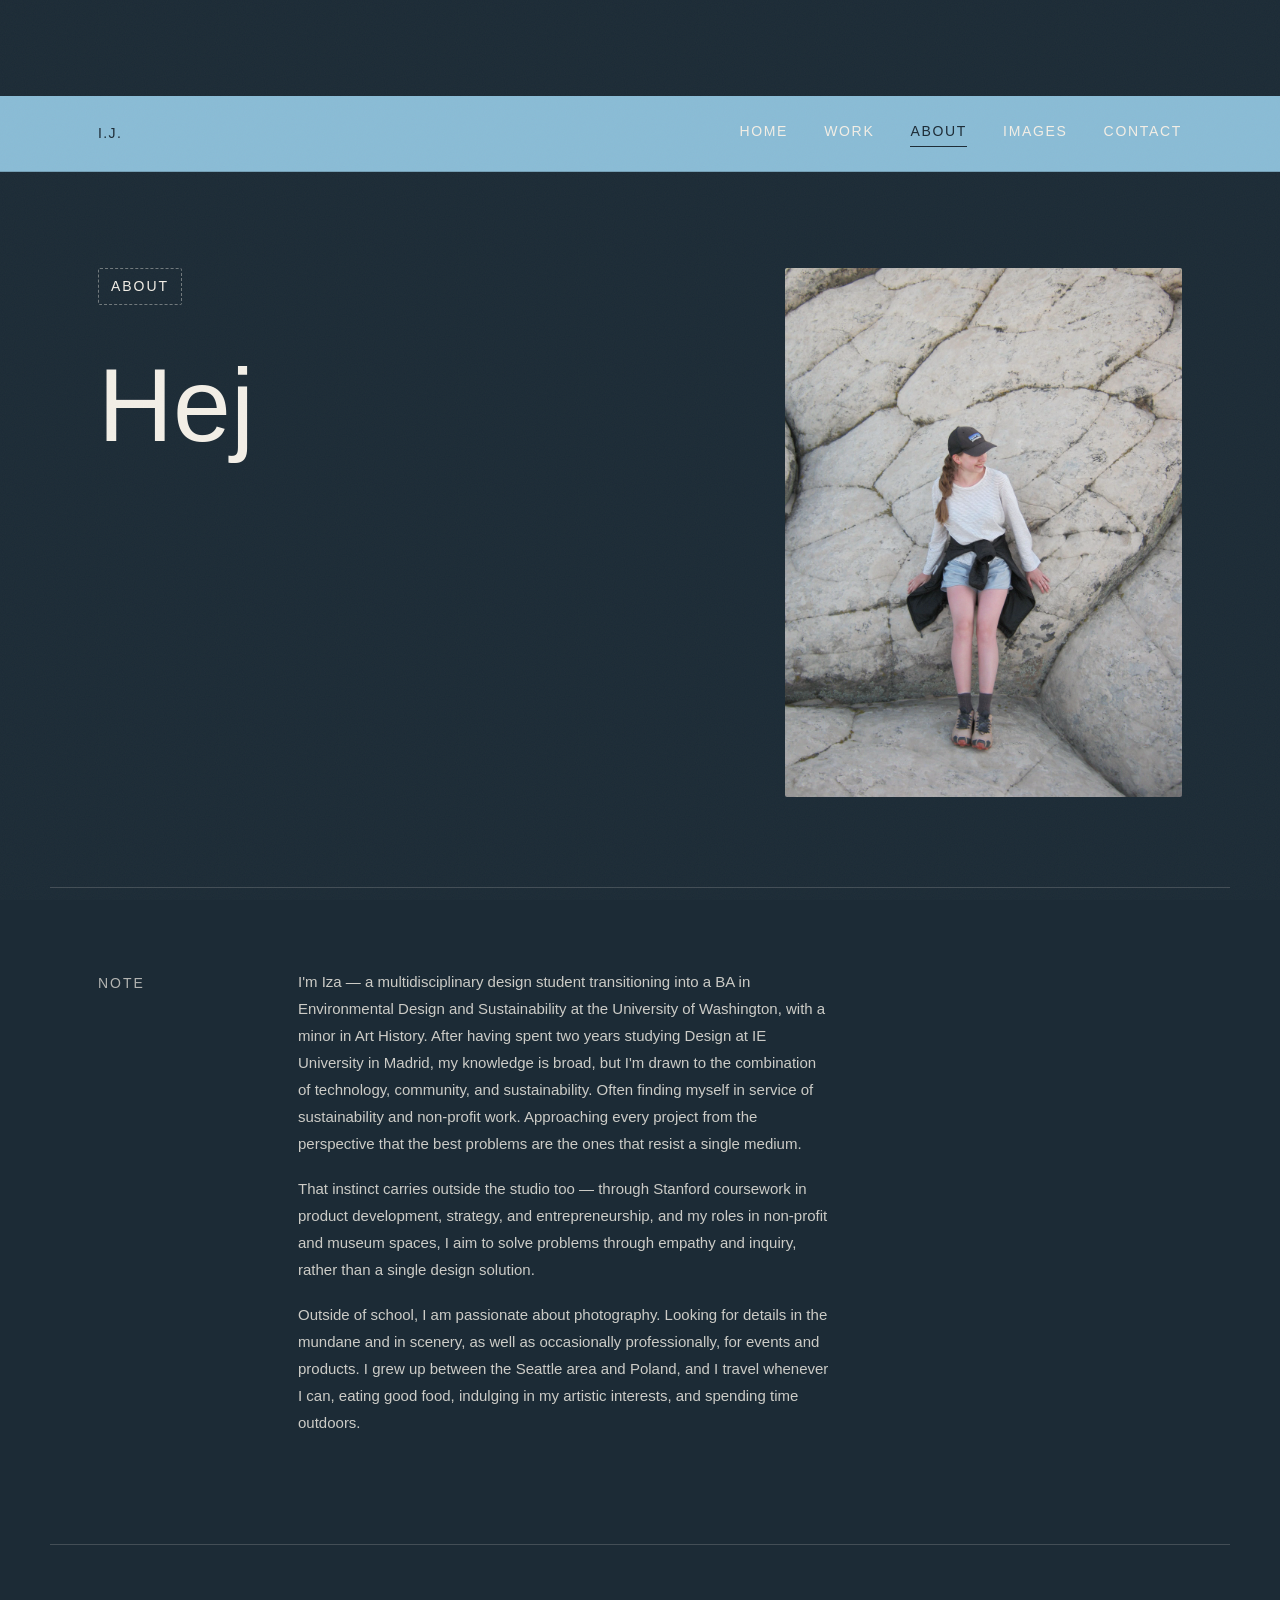
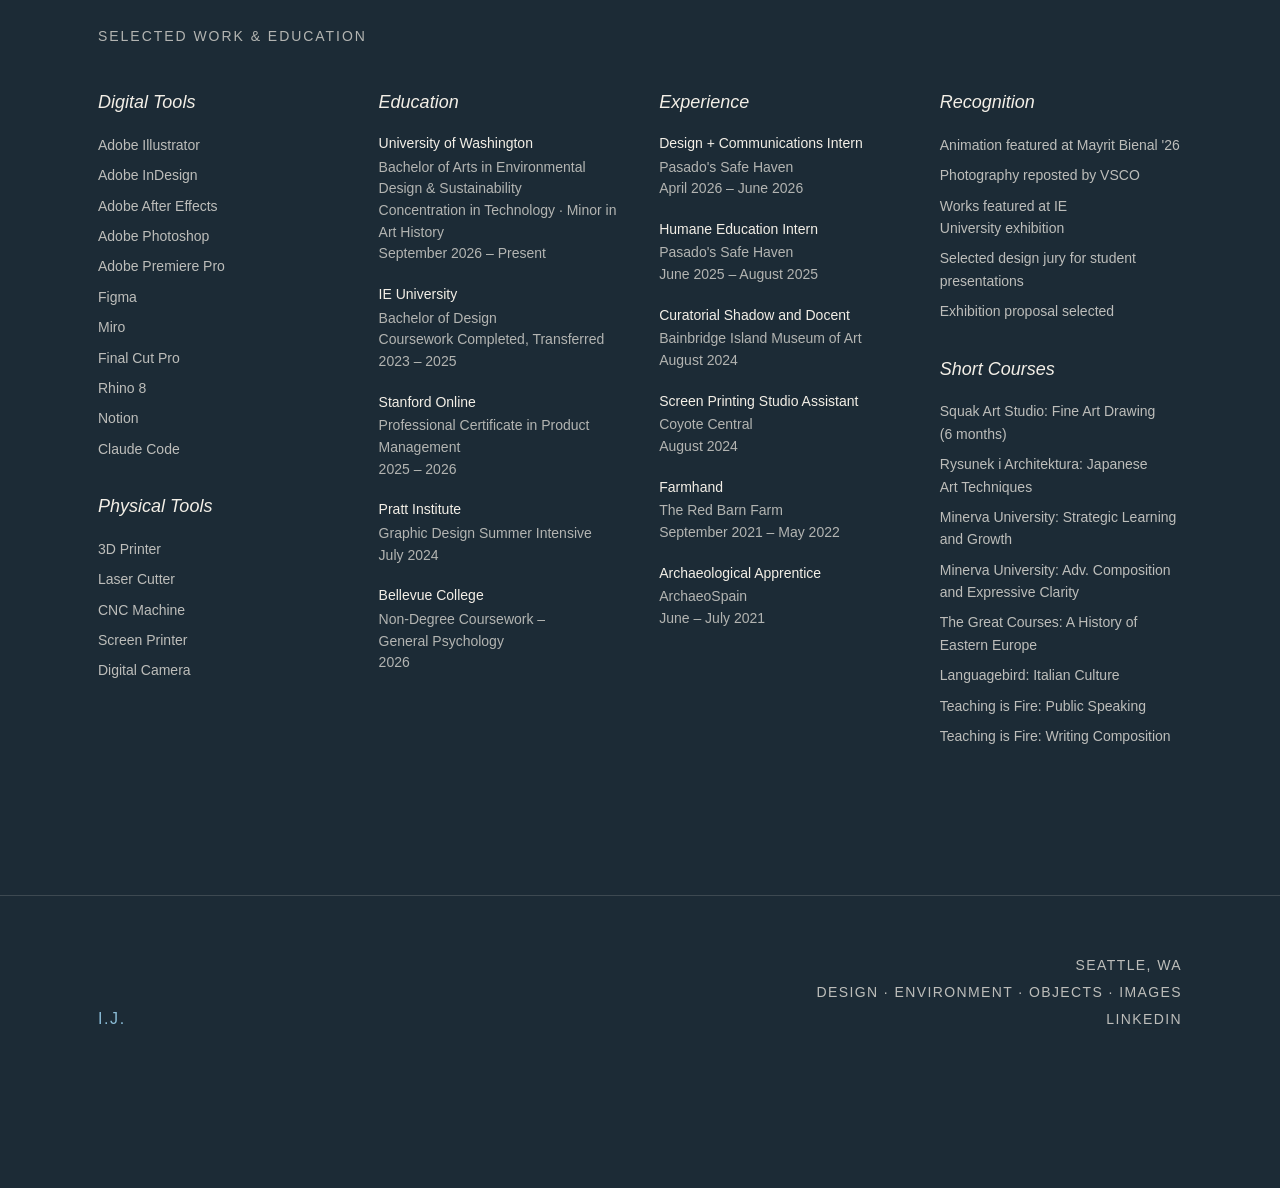
==== about.html @ 52b8bd45 "About page copy + nav colors, home Note section enlarged, blue hover states site-wide - Merged the f" ====
<!DOCTYPE html>
<html lang="en">
<head>
  <meta charset="UTF-8" />
  <meta name="viewport" content="width=device-width, initial-scale=1.0" />
  <title>About — Izabela Janczuk</title>
  <link rel="preconnect" href="https://fonts.googleapis.com" />
  <link rel="preconnect" href="https://fonts.gstatic.com" crossorigin />
  <link rel="icon" type="image/x-icon" href="favicon.ico" />
  <link rel="icon" type="image/png" sizes="32x32" href="favicon-32.png" />
  <link rel="apple-touch-icon" href="apple-touch-icon.png" />
  <link rel="stylesheet" href="styles.css" />
</head>
<body class="about-page">
<div class="grain"></div>

  <header class="site-header">
    <div class="wrap">
      <a class="logo" href="index.html">I.J.</a>
      <button class="menu-toggle" aria-label="Menu">☰</button>
      <nav class="nav">
        <a href="index.html">Home</a>
        <a href="projects.html">Work</a>
        <a href="about.html">About</a>
        <a href="gallery.html">Images</a>
        <a href="contact.html">Contact</a>
      </nav>
    </div>
  </header>

  <main class="about-page">

    <!-- Pull-quote + photo -->
    <section class="about-lead wrap">
      <div>
        <div class="tag">About</div>
        <p class="about-greeting">Hej</p>
      </div>
      <div class="about-photo">
        <img class="ph-img" src="images/about-me.jpg" alt="Izabela Janczuk" />
      </div>
    </section>

    <!-- Bio paragraphs -->
    <section class="about-bio wrap">
      <div class="about-bio-eyebrow">Note</div>
      <div class="about-bio-text">
        <p>I'm Iza — a multidisciplinary design student transitioning into a BA in Environmental Design and Sustainability at the University of Washington, with a minor in Art History. After having spent two years studying Design at IE University in Madrid, my knowledge is broad, but I'm drawn to the combination of technology, community, and sustainability. Often finding myself in service of sustainability and non-profit work. Approaching every project from the perspective that the best problems are the ones that resist a single medium.</p>
        <p>That instinct carries outside the studio too — through Stanford coursework in product development, strategy, and entrepreneurship, and my roles in non-profit and museum spaces, I aim to solve problems through empathy and inquiry, rather than a single design solution.</p>
        <p>Outside of school, I am passionate about photography. Looking for details in the mundane and in scenery, as well as occasionally professionally, for events and products. I grew up between the Seattle area and Poland, and I travel whenever I can, eating good food, indulging in my artistic interests, and spending time outdoors.</p>
      </div>
    </section>

    <!-- CV -->
    <section class="about-cv wrap">
      <div class="about-cv-label">Selected work &amp; education</div>

      <div class="cv-grid">

        <!-- column 1: Tools -->
        <div class="cv-col">
          <h3 class="cv-head">Digital Tools</h3>
          <ul>
            <li>Adobe Illustrator</li>
            <li>Adobe InDesign</li>
            <li>Adobe After Effects</li>
            <li>Adobe Photoshop</li>
            <li>Adobe Premiere Pro</li>
            <li>Figma</li>
            <li>Miro</li>
            <li>Final Cut Pro</li>
            <li>Rhino 8</li>
            <li>Notion</li>
            <li>Claude Code</li>
          </ul>
          <h3 class="cv-head">Physical Tools</h3>
          <ul>
            <li>3D Printer</li>
            <li>Laser Cutter</li>
            <li>CNC Machine</li>
            <li>Screen Printer</li>
            <li>Digital Camera</li>
          </ul>
        </div>

        <!-- column 2: Education -->
        <div class="cv-col">
          <h3 class="cv-head">Education</h3>
          <div class="cv-entry">
            <div class="t">University of Washington</div>
            <div class="s">Bachelor of Arts in Environmental Design &amp; Sustainability</div>
            <div class="s">Concentration in Technology · Minor in Art History</div>
            <div class="s">September 2026 – Present</div>
          </div>
          <div class="cv-entry">
            <div class="t">IE University</div>
            <div class="s">Bachelor of Design</div>
            <div class="s">Coursework Completed, Transferred</div>
            <div class="s">2023 – 2025</div>
          </div>
          <div class="cv-entry">
            <div class="t">Stanford Online</div>
            <div class="s">Professional Certificate in Product Management</div>
            <div class="s">2025 – 2026</div>
          </div>
          <div class="cv-entry">
            <div class="t">Pratt Institute</div>
            <div class="s">Graphic Design Summer Intensive</div>
            <div class="s">July 2024</div>
          </div>
          <div class="cv-entry">
            <div class="t">Bellevue College</div>
            <div class="s">Non-Degree Coursework – General Psychology</div>
            <div class="s">2026</div>
          </div>
        </div>

        <!-- column 3: Experience -->
        <div class="cv-col">
          <h3 class="cv-head">Experience</h3>
          <div class="cv-entry">
            <div class="t">Design + Communications Intern</div>
            <div class="s">Pasado's Safe Haven</div>
            <div class="s">April 2026 – June 2026</div>
          </div>
          <div class="cv-entry">
            <div class="t">Humane Education Intern</div>
            <div class="s">Pasado's Safe Haven</div>
            <div class="s">June 2025 – August 2025</div>
          </div>
          <div class="cv-entry">
            <div class="t">Curatorial Shadow and Docent</div>
            <div class="s">Bainbridge Island Museum of Art</div>
            <div class="s">August 2024</div>
          </div>
          <div class="cv-entry">
            <div class="t">Screen Printing Studio Assistant</div>
            <div class="s">Coyote Central</div>
            <div class="s">August 2024</div>
          </div>
          <div class="cv-entry">
            <div class="t">Farmhand</div>
            <div class="s">The Red Barn Farm</div>
            <div class="s">September 2021 – May 2022</div>
          </div>
          <div class="cv-entry">
            <div class="t">Archaeological Apprentice</div>
            <div class="s">ArchaeoSpain</div>
            <div class="s">June – July 2021</div>
          </div>
        </div>

        <!-- column 4: Recognition + Short Courses -->
        <div class="cv-col">
          <h3 class="cv-head">Recognition</h3>
          <ul>
            <li>Animation featured at Mayrit Bienal '26</li>
            <li>Photography reposted by VSCO</li>
            <li>Works featured at IE University exhibition</li>
            <li>Selected design jury for student presentations</li>
            <li>Exhibition proposal selected</li>
          </ul>
          <h3 class="cv-head">Short Courses</h3>
          <ul>
            <li>Squak Art Studio: Fine Art Drawing (6 months)</li>
            <li>Rysunek i Architektura: Japanese Art Techniques</li>
            <li>Minerva University: Strategic Learning and Growth</li>
            <li>Minerva University: Adv. Composition and Expressive Clarity</li>
            <li>The Great Courses: A History of Eastern Europe</li>
            <li>Languagebird: Italian Culture</li>
            <li>Teaching is Fire: Public Speaking</li>
            <li>Teaching is Fire: Writing Composition</li>
          </ul>
        </div>

      </div>
    </section>

  </main>

  <footer class="site-footer">
    <div class="wrap">
      <span class="footer-wordmark">I.J.</span>
      <div class="footer-meta">
        Seattle, WA<br>
        Design · Environment · Objects · Images<br>
        <a href="https://www.linkedin.com/in/izabela-janczuk/" target="_blank" rel="noopener">LinkedIn</a>
      </div>
    </div>
  </footer>

  <script src="content.js"></script>
  <script src="script.js"></script>
</body>
</html>
---- styles.css ----
/* ============================================================
   styles.css — Izabela Janczuk Portfolio
   Only two typefaces, site-wide:
     --sans  = Helvetica — main page titles + all body/UI text
     --serif = Fraunces  — subtitles (the "fancier" face, also the I.J. mark)

   Editorial palette: warm ivory/parchment base, dusty rose as the
   through-line accent, with pale blue, denim, forest, and oxblood used
   sparingly as single-moment interruptions — never backgrounds applied
   everywhere at once.
   ============================================================ */

:root {
  --bone: #f4efe6;
  --paper: #eee7da;
  --chalk: #f3efe7;      /* warm paper — primary editorial bg */
  --parchment: #ece3d3;  /* soft paper, one shade warmer than --paper */
  --pale-blue: #d9e3e5;  /* washed blue — quiet section wash */
  --denim: #a9bfc4;      /* faded blue accent */
  --forest: #657568;     /* muted forest green */
  --oxblood: #7a2e28;    /* brick — rules & marks only, never a fill */
  --ink: #252421;        /* soft black, not pure black */
  --ink-soft: #5a5248;
  --rose: #c99391;       /* dusty red */
  --rose-deep: #a9726d;
  --terracotta: #b06a45;
  --moss: #767a5c;
  --moss-deep: #64684a; /* darker moss for text on light backgrounds — 5.1:1 contrast on --bone */
  --stone: #d8cfbf;
  --line: rgba(37,36,33,0.16);
  --accent-blue: #8abcd6; /* the I.J. mark, site-wide */
  --ink-blue: #1c2b36;    /* dark blue ground for the About page */

  /* Single sans-serif face, site-wide — hierarchy comes from size,
     weight, and italics only. --serif is kept as an alias so existing
     rules that reach for it (bold/italic titles, etc.) still work. */
  --serif: 'Helvetica Neue', Helvetica, Arial, sans-serif;
  --sans: 'Helvetica Neue', Helvetica, Arial, sans-serif;

  --maxw: 1180px;
  --pad: clamp(24px, 4vw, 48px);
}

*, *::before, *::after { box-sizing: border-box; }
* { margin: 0; padding: 0; }
html { scroll-behavior: smooth; overflow-x: hidden; }

body {
  background:
    radial-gradient(1200px 600px at 10% -10%, rgba(199,154,148,0.09), transparent 60%),
    radial-gradient(900px 500px at 100% 0%, rgba(124,142,160,0.07), transparent 55%),
    var(--chalk);
  color: var(--ink);
  font-family: var(--sans);
  font-size: 16px;
  line-height: 1.65;
  -webkit-font-smoothing: antialiased;
  overflow-x: hidden;
}

img { max-width: 100%; display: block; }
a { color: inherit; text-decoration: none; }
button { font-family: inherit; cursor: pointer; }
ul, ol { list-style: none; }

.dogear { display: none; }

/* ============================================================
   EDITORIAL PRIMITIVES — small composable pieces used to build a
   different layout per section, instead of one repeated card
   ============================================================ */

.eyebrow {
  display: block; font-family: var(--sans); font-size: 12px;
  letter-spacing: 0.16em; text-transform: uppercase; color: var(--ink-soft);
}

.rule { height: 1px; background: var(--line); border: none; }
.rule--short { width: 48px; }
.rule--denim { background: var(--denim); opacity: 0.55; }

.cap-num {
  font-family: var(--sans); font-size: 14px; font-style: italic;
  color: var(--ink-soft);
}
.cap-num em {
  font-style: italic; font-weight: 400; color: var(--ink-soft);
  margin-right: 6px;
}

/* wash — a full-bleed section tint, used sparingly for one moment at a time */
.wash-blue { background: var(--pale-blue); }
.wash-parchment { background: var(--parchment); }

/* Grain overlay */
.grain {
  position: fixed; inset: 0; pointer-events: none; opacity: 0.035; z-index: 50;
  background-image: url("data:image/svg+xml,%3Csvg xmlns='http://www.w3.org/2000/svg' width='120' height='120'%3E%3Cfilter id='n'%3E%3CfeTurbulence type='fractalNoise' baseFrequency='0.9' numOctaves='2' stitchTiles='stitch'/%3E%3C/filter%3E%3Crect width='100%25' height='100%25' filter='url(%23n)'/%3E%3C/svg%3E");
}

.wrap {
  width: 100%;
  max-width: var(--maxw);
  margin: 0 auto;
  padding: 0 var(--pad);
}

/* Tag component */
.tag {
  display: inline-flex; align-items: center; gap: 8px;
  font-family: var(--sans);
  font-size: 14px; letter-spacing: 0.14em; text-transform: uppercase;
  color: var(--ink-soft); border: 1px dashed var(--line);
  padding: 6px 12px; border-radius: 2px; margin-bottom: 28px;
}

/* ============================================================
   NAVIGATION
   ============================================================ */

.site-header {
  position: sticky; top: 0; z-index: 30;
  background: rgba(244,239,230,0.94);
  backdrop-filter: blur(10px);
  -webkit-backdrop-filter: blur(10px);
  border-bottom: 1px solid var(--line);
}

.site-header .wrap {
  display: flex; align-items: center; justify-content: space-between;
  padding-top: 24px; padding-bottom: 24px;
}

.logo {
  font-family: var(--sans); font-weight: 500; font-size: 14px;
  letter-spacing: 0.1em; color: var(--accent-blue);
}

.nav {
  display: flex; gap: 36px;
  font-size: 14px; letter-spacing: 0.12em; text-transform: uppercase;
  color: var(--ink-soft);
}
.nav a {
  border-bottom: 1px solid transparent; padding-bottom: 3px;
  transition: color 0.2s, border-color 0.2s;
}
.nav a:hover, .nav a.active { color: var(--ink); border-color: var(--accent-blue); }

.menu-toggle {
  display: none; background: none; border: none;
  color: var(--ink); font-size: 1.5rem; line-height: 1; padding: 4px;
}

/* Home page: header floats transparent over the full-bleed hero photo
   until the visitor scrolls past it, then it picks up the same solid
   bar every other page always has */
body.home-page .site-header {
  position: fixed; top: 0; left: 0; right: 0; z-index: 50;
  background: transparent; backdrop-filter: none; -webkit-backdrop-filter: none;
  border-bottom-color: transparent;
  transition: background 0.3s, border-color 0.3s, backdrop-filter 0.3s;
}
body.home-page main { padding-top: 0; }
body.home-page .site-header .logo {
  text-shadow: 0 1px 6px rgba(0,0,0,0.35);
  transition: color 0.3s;
}
body.home-page .site-header .nav a,
body.home-page .site-header .menu-toggle {
  color: #fff; text-shadow: 0 1px 6px rgba(0,0,0,0.35);
  transition: color 0.3s;
}
body.home-page .site-header .nav a:hover,
body.home-page .site-header .nav a.active { border-color: #fff; }
body.home-page .site-header.scrolled {
  background: rgba(244,239,230,0.94);
  backdrop-filter: blur(10px); -webkit-backdrop-filter: blur(10px);
  border-bottom-color: var(--line);
}
body.home-page .site-header.scrolled .logo { text-shadow: none; }
body.home-page .site-header.scrolled .nav a,
body.home-page .site-header.scrolled .menu-toggle { color: var(--ink-soft); text-shadow: none; }
body.home-page .site-header.scrolled .nav a:hover,
body.home-page .site-header.scrolled .nav a.active { color: var(--ink); border-color: var(--accent-blue); }

/* ============================================================
   FOOTER
   ============================================================ */

.site-footer { border-top: 1px solid var(--line); margin-top: 40px; }

.site-footer .wrap {
  display: flex; justify-content: space-between; align-items: flex-end;
  padding-top: 56px; padding-bottom: 56px;
}

.footer-wordmark {
  font-family: var(--sans); font-weight: 500; font-size: 16px;
  letter-spacing: 0.1em; color: var(--accent-blue);
}

.footer-meta {
  font-size: 14px; letter-spacing: 0.1em; text-transform: uppercase;
  color: var(--ink-soft); text-align: right; line-height: 1.9;
}
.footer-meta a {
  border-bottom: 1px solid var(--line); padding-bottom: 1px; transition: border-color 0.2s;
}
.footer-meta a:hover { border-color: var(--rose-deep); }

/* ============================================================
   HOME PAGE — EDITORIAL OPENING SPREAD
   One full-bleed photograph stretched across the entire page width,
   with the name scrolling over it in a slow right-to-left marquee.
   ============================================================ */

.hero {
  position: relative; overflow: hidden;
  height: 100vh; height: 100dvh; min-height: 560px;
}

.hero-fig {
  position: absolute; inset: 0; width: 100%; height: 100%;
  overflow: hidden; margin: 0; background: var(--parchment);
}
.hero-fig img { width: 100%; height: 100%; object-fit: cover; display: block; }
.hero-fig::after {
  content: ""; position: absolute; inset: 0;
  background: linear-gradient(180deg, rgba(37,36,33,0.12) 0%, rgba(37,36,33,0.22) 50%, rgba(37,36,33,0.32) 100%);
}

.hero-overlay {
  position: absolute; inset: 0; z-index: 2;
  display: flex; flex-direction: column; align-items: center; justify-content: center;
}
.hero-label {
  position: absolute; left: var(--pad); bottom: clamp(24px, 5vh, 48px); z-index: 2;
  font-family: var(--sans); font-size: 15px; letter-spacing: 0.16em;
  text-transform: uppercase; color: #fff;
}

.marquee { width: 100%; overflow: hidden; white-space: nowrap; }
.marquee-track {
  display: inline-flex; width: max-content;
  animation: marquee-scroll 7s linear infinite;
  will-change: transform;
}
.marquee-track span {
  font-family: var(--sans); font-weight: 400; text-transform: uppercase;
  font-size: clamp(3.4rem, 11.5vw, 8.5rem); line-height: 1;
  letter-spacing: 0.02em; color: #8abcd6;
  padding-right: clamp(48px, 6vw, 100px);
}
@keyframes marquee-scroll {
  from { transform: translateX(0); }
  to { transform: translateX(-50%); }
}
@media (prefers-reduced-motion: reduce) {
  .marquee-track { animation: none; }
}

/* Drag a new photo onto the hero image to preview a replacement */
.drop-hint {
  position: absolute; bottom: 16px; right: 16px; z-index: 3;
  font-family: var(--sans); font-size: 0.72rem; letter-spacing: 0.06em;
  color: rgba(243,239,231,0.9); background: rgba(37,36,33,0.55);
  padding: 4px 10px; border-radius: 1px;
  pointer-events: none; opacity: 0; transition: opacity 0.3s; white-space: nowrap;
}
.hero-fig.dragover .drop-hint { opacity: 1; }
.hero-fig.dragover img { filter: brightness(0.6); }
.hero-fig.dragover::before {
  content: ""; position: absolute; inset: 8px; z-index: 3;
  border: 1px dashed rgba(243,239,231,0.7); pointer-events: none;
}

/* ============================================================
   HOME PAGE — WORK SECTION (bone background, below the cover)
   ============================================================ */

.intro {
  padding: 100px var(--pad) 100px;
  max-width: var(--maxw); margin: 0 auto;
  display: grid; grid-template-columns: 160px 1fr; gap: 40px;
  align-items: center;
}
.intro-eyebrow {
  font-size: 14px; letter-spacing: 0.14em; text-transform: uppercase;
  color: var(--ink-soft);
}
.intro-text {
  font-family: var(--sans); font-weight: 400;
  font-size: 18px; line-height: 1.6; max-width: 640px;
  color: var(--ink-soft);
}
.intro-text em { color: var(--ink); font-style: italic; }
.intro-text strong { font-weight: 600; }

.section-head {
  padding: 40px var(--pad) 40px;
  max-width: var(--maxw); margin: 0 auto;
  display: flex; justify-content: space-between; align-items: baseline;
}
.section-title {
  font-family: var(--sans); font-weight: 400; font-size: 14px;
  letter-spacing: 0.14em; text-transform: uppercase; color: var(--ink-soft);
}
.section-count { font-size: 14px; letter-spacing: 0.12em; color: var(--ink-soft); text-transform: uppercase; }

.work {
  max-width: var(--maxw); margin: 0 auto;
  padding: 0 var(--pad) 100px;
}

/* ---- alternating entries, each visual a pulsing circular aura
   rather than a photograph ---- */
.entry {
  display: grid; grid-template-columns: 0.85fr 1fr; gap: 56px; align-items: center;
  padding: 64px 0;
}
.entry:nth-child(even) { grid-template-columns: 1fr 0.85fr; }
.entry:nth-child(even) .entry-visual { order: 2; }
.entry:nth-child(even) .entry-copy { order: 1; }

.entry-visual { display: flex; justify-content: center; }
.aura {
  width: clamp(220px, 26vw, 360px); aspect-ratio: 1/1; border-radius: 50%;
  filter: blur(10px);
  animation: aura-pulse 3s ease-in-out infinite;
  transition: transform 0.5s cubic-bezier(0.16,1,0.3,1);
}
.entry:hover .aura { transform: scale(1.04); }
.aura-a { background: radial-gradient(circle at 36% 32%, #ddc9a3 0%, var(--moss) 42%, transparent 72%); }
.aura-b { background: radial-gradient(circle at 36% 32%, var(--rose) 0%, var(--terracotta) 42%, transparent 72%); }
.aura-c { background: radial-gradient(circle at 36% 32%, var(--stone) 0%, var(--rose-deep) 42%, transparent 72%); }
@keyframes aura-pulse {
  0%, 100% { transform: scale(1); opacity: 0.62; }
  50% { transform: scale(1.06); opacity: 0.88; }
}
@media (prefers-reduced-motion: reduce) {
  .aura { animation: none; }
}

.entry-copy { max-width: 460px; }
.entry-title {
  font-family: var(--sans); font-weight: 700; font-style: normal;
  font-size: 20px; line-height: 1.25; margin: 8px 0 10px; color: var(--ink);
}
.entry-desc {
  font-family: var(--sans); font-weight: 400; font-style: normal;
  font-size: 14px; line-height: 1.75; color: var(--ink-soft);
}
.entry-view {
  display: inline-block; margin-top: 20px;
  font-size: 14px; letter-spacing: 0.1em; text-transform: uppercase;
  border-bottom: 1px solid var(--ink); padding-bottom: 2px; transition: opacity 0.2s;
}
.entry:hover .entry-view { opacity: 0.55; }

/* Scroll reveal — one shared easing/timing across the page so content
   settles in rather than snapping into place */
.reveal {
  opacity: 0; transform: translateY(18px);
  transition: opacity 0.8s cubic-bezier(0.16,1,0.3,1), transform 0.8s cubic-bezier(0.16,1,0.3,1);
}
.reveal.is-visible { opacity: 1; transform: translateY(0); }
@media (prefers-reduced-motion: reduce) {
  .reveal { opacity: 1; transform: none; transition: none; }
}

/* ============================================================
   ABOUT PAGE — inverted: dark ground, bone/white text
   ============================================================ */

body.about-page { background: var(--ink-blue); }
body.about-page .site-footer {
  background: var(--ink-blue);
  backdrop-filter: none; -webkit-backdrop-filter: none;
  border-color: rgba(243,239,231,0.15);
}
/* The menu bar itself flips to the light accent blue on this page,
   with bone text and the I.J. mark in dark blue for contrast */
body.about-page .site-header {
  background: var(--accent-blue);
  backdrop-filter: none; -webkit-backdrop-filter: none;
  border-color: rgba(28,43,54,0.2);
}
body.about-page .site-header .logo { color: var(--ink-blue); }
body.about-page .nav a { color: var(--bone); }
body.about-page .nav a:hover,
body.about-page .nav a.active { color: var(--ink-blue); border-color: var(--ink-blue); }
body.about-page .menu-toggle { color: var(--bone); }
body.about-page .footer-meta { color: rgba(243,239,231,0.75); }
body.about-page .footer-meta a:hover { border-color: var(--accent-blue); }

body.about-page .tag { color: var(--chalk); border-color: rgba(243,239,231,0.4); }
body.about-page .about-greeting { color: var(--chalk); }
body.about-page .about-bio-eyebrow,
body.about-page .about-cv-label { color: rgba(243,239,231,0.7); }
body.about-page .about-bio-text p { color: rgba(243,239,231,0.82); }
body.about-page .about-bio,
body.about-page .about-cv { border-top-color: rgba(243,239,231,0.18); }
body.about-page .cv-head { color: var(--chalk); }
body.about-page .cv-col ul li { color: rgba(243,239,231,0.75); }
body.about-page .cv-entry .t { color: var(--chalk); }
body.about-page .cv-entry .s { color: rgba(243,239,231,0.7); }

.about-page {
  padding-top: clamp(56px, 8vw, 96px);
  padding-bottom: clamp(60px, 9vw, 100px);
}

.about-lead {
  display: grid; grid-template-columns: 1fr 0.65fr;
  gap: clamp(40px, 6vw, 80px); align-items: start;
  margin-bottom: clamp(56px, 8vw, 90px);
}

.about-greeting {
  font-family: var(--sans); font-weight: 300;
  font-size: clamp(3.5rem, 9vw, 6.5rem); line-height: 1;
  margin-top: 20px; color: var(--ink);
}

.about-photo img {
  width: 100%; border-radius: 2px;
  filter: sepia(0.06) brightness(0.97) contrast(1.03);
}

.about-bio {
  display: grid; grid-template-columns: 160px 1fr; gap: 40px;
  border-top: 1px solid var(--line);
  padding-top: clamp(48px, 7vw, 80px);
  margin-bottom: clamp(56px, 8vw, 90px);
}
.about-bio-eyebrow {
  font-size: 14px; letter-spacing: 0.14em; text-transform: uppercase;
  color: var(--ink-soft); padding-top: 4px;
}
.about-bio-text p {
  font-size: 15px; line-height: 1.8; color: var(--ink-soft);
  max-width: 64ch; margin-bottom: 18px;
}

.about-cv { border-top: 1px solid var(--line); padding-top: clamp(48px, 7vw, 80px); }
.about-cv-label {
  font-size: 14px; letter-spacing: 0.14em; text-transform: uppercase;
  color: var(--ink-soft); margin-bottom: 40px;
}

.cv-grid {
  display: grid; grid-template-columns: repeat(4, 1fr);
  gap: clamp(24px, 3vw, 48px);
}

.cv-head {
  font-family: var(--sans); font-style: italic; font-size: 18px; font-weight: 400;
  color: var(--ink); margin-bottom: 16px; margin-top: 32px;
  text-wrap: pretty;
}
.cv-col > .cv-head:first-child { margin-top: 0; }

.cv-col ul li {
  font-size: 14px; color: var(--ink-soft); line-height: 1.6; margin-bottom: 8px;
  text-wrap: pretty;
}

.cv-entry { margin-bottom: 20px; }
.cv-entry .t { font-size: 14px; color: var(--ink); font-weight: 500; line-height: 1.4; margin-bottom: 3px; text-wrap: pretty; }
.cv-entry .s { font-size: 14px; color: var(--ink-soft); line-height: 1.55; text-wrap: pretty; }

/* ============================================================
   PROJECTS PAGE
   ============================================================ */

.projects-page {
  padding-top: clamp(56px, 8vw, 96px);
  padding-bottom: clamp(60px, 9vw, 100px);
}

.page-head {
  border-top: 1px solid var(--line); padding-top: 56px; margin-bottom: 48px;
}

.page-display {
  font-family: var(--sans); font-weight: 300;
  font-size: clamp(2rem, 4.5vw, 3.2rem); line-height: 1.05;
  letter-spacing: -0.01em; margin-bottom: 16px;
  color: var(--ink);
}

.page-lead {
  font-size: 15px; color: var(--ink-soft); line-height: 1.7;
}

.projects-grid {
  display: grid; grid-template-columns: repeat(auto-fill, minmax(300px, 1fr));
  gap: 20px; margin-top: 48px;
}

/* Project cards: gradient thumbnails matching home entry visuals */
.project-card { position: relative; display: block; overflow: hidden; border-radius: 2px; }
.project-card .thumb { aspect-ratio: 4/3; overflow: hidden; }
.project-card .thumb img { display: none; }

.project-card:nth-child(1) .thumb { background: linear-gradient(160deg, #c9b9a3, var(--moss)); }
.project-card:nth-child(2) .thumb { background: linear-gradient(160deg, var(--rose), var(--terracotta)); }
.project-card:nth-child(3) .thumb { background: linear-gradient(160deg, var(--stone), var(--rose-deep)); }

.project-overlay {
  position: absolute; inset: 0;
  display: flex; align-items: flex-end; justify-content: flex-start;
  padding: 20px 24px;
  background: linear-gradient(to top, rgba(43,38,33,0.5) 0%, transparent 65%);
  font-family: var(--serif); font-size: clamp(1.3rem, 2.5vw, 1.9rem);
  font-weight: 400; font-style: italic; color: rgba(255,255,255,0.95);
  text-align: left;
  opacity: 1;
  transition: background 0.3s;
}
.project-card:hover .project-overlay {
  background: linear-gradient(to top, rgba(43,38,33,0.65) 0%, transparent 65%);
}

/* ============================================================
   CASE STUDY PAGES (ecobite + segostop)
   ============================================================ */

.cs-hero {
  padding: clamp(60px, 9vw, 110px) 0 clamp(40px, 6vw, 72px);
  border-bottom: 1px solid var(--line);
}
.cs-hero .wrap {
  display: grid; grid-template-columns: 1fr 1fr;
  gap: clamp(40px, 6vw, 80px); align-items: center;
}

.cs-title {
  font-family: var(--serif); font-weight: 500;
  font-size: clamp(2.6rem, 5.5vw, 4.2rem);
  line-height: 1.0; letter-spacing: -0.02em; margin-bottom: 16px;
}
.cs-meta {
  font-size: 14px; letter-spacing: 0.12em; text-transform: uppercase;
  color: var(--ink-soft); margin-bottom: 20px;
}
.cs-desc {
  font-size: 15px; line-height: 1.75; color: var(--ink-soft);
  max-width: 52ch; margin-bottom: 12px;
}
.cs-collab { font-size: 14px; color: var(--ink-soft); opacity: 0.65; font-style: italic; }

.cs-hero-fig { margin: 0; overflow: hidden; border-radius: 2px; background: var(--paper); }
.cs-hero-fig img {
  width: 100%; display: block; height: auto;
  filter: sepia(0.06) brightness(0.97) contrast(1.03);
}

.cs-body { padding: clamp(56px, 9vw, 100px) 0; }

.cs-back {
  display: inline-flex; align-items: center; gap: 6px;
  font-size: 14px; letter-spacing: 0.12em; text-transform: uppercase;
  color: var(--ink-soft); margin-bottom: clamp(40px, 6vw, 64px);
  border-bottom: 1px solid var(--line); padding-bottom: 2px;
  transition: color 0.2s;
}
.cs-back:hover { color: var(--ink); }

.cs-section { margin-bottom: clamp(32px, 4.5vw, 52px); }
.cs-section:last-child { margin-bottom: 0; }

.cs-h {
  font-family: var(--serif); font-weight: 400;
  font-size: clamp(1.5rem, 2.8vw, 2.1rem); letter-spacing: -0.01em; margin-bottom: 24px;
}
.cs-subh { font-family: var(--serif); font-weight: 500; font-size: 20px; margin: 28px 0 14px; }

.cs-text { max-width: none; }
.cs-text p { font-size: 15px; line-height: 1.75; color: var(--ink-soft); margin-bottom: 16px; }

/* Ecobite accent — moss */
.ecobite-page .cs-h       { color: var(--moss); }
.ecobite-page .cs-subh    { color: var(--moss); }
.ecobite-page .acc-group  { border-top: 1px solid rgba(118,122,92,0.3); }
.ecobite-page .acc        { border-bottom: 1px solid rgba(118,122,92,0.3); }
.ecobite-page .acc summary { color: var(--moss); }

/* Segostop accent — terracotta */
.segostop-page .cs-h       { color: var(--terracotta); }
.segostop-page .cs-subh    { color: var(--terracotta); }
.segostop-page .acc-group  { border-top: 1px solid rgba(176,106,69,0.3); }
.segostop-page .acc        { border-bottom: 1px solid rgba(176,106,69,0.3); }
.segostop-page .acc summary { color: var(--terracotta); }
.segostop-page .sego-metric-num { color: var(--terracotta); }
.segostop-page .sego-vote-bar   { background: var(--terracotta); }
.segostop-page .sego-pivot      { border-left-color: var(--terracotta); }
.segostop-page .sego-pivot-title { color: var(--terracotta); }

/* ReLume accent — ink (dusty rose retired as a text color) */
.relume-page .cs-h       { color: var(--ink); }
.relume-page .cs-subh    { color: var(--ink); }
.relume-page .acc-group  { border-top: 1px solid rgba(169,114,109,0.3); }
.relume-page .acc        { border-bottom: 1px solid rgba(169,114,109,0.3); }
.relume-page .acc summary { color: var(--ink); }
.relume-page .sego-pivot      { border-left-color: var(--rose-deep); }
.relume-page .sego-pivot-title { color: var(--ink); }

/* ============================================================
   SHARED CASE STUDY COMPONENTS
   ============================================================ */

.personas {
  display: grid; grid-template-columns: 1fr 1fr;
  gap: clamp(32px, 5vw, 72px); margin-top: 24px;
}
.persona .line { font-size: 14px; color: var(--ink-soft); line-height: 1.7; margin-bottom: 12px; }

/* Accordions */
.acc-group { margin-top: 12px; }
.acc summary {
  list-style: none; cursor: pointer;
  display: flex; justify-content: space-between; align-items: center; gap: 20px;
  padding: 14px 0; font-family: var(--serif); font-weight: 500; font-size: 16px;
}
.acc summary::-webkit-details-marker { display: none; }
.acc summary::after { content: "+"; font-weight: 300; font-size: 1.1rem; color: var(--ink-soft); }
.acc[open] summary::after { content: "−"; }
.acc-body { padding: 4px 0 clamp(20px, 3vw, 32px); max-width: 68ch; }
.acc-body p { font-size: 15px; line-height: 1.75; color: var(--ink-soft); margin-bottom: 14px; }
.acc-body ul { padding-left: 1.4em; margin-top: 8px; }
.acc-body li { font-size: 15px; color: var(--ink-soft); margin-bottom: 9px; line-height: 1.6; }

/* JTBD */
.jtbd { max-width: 68ch; margin-bottom: 24px; }
.jtbd p { font-size: 15px; color: var(--ink-soft); line-height: 1.75; margin-bottom: 12px; }

/* Image layouts */
.sego-pair { display: grid; grid-template-columns: 1fr 1fr; gap: 8px; margin: 20px 0 28px; }
.sego-pair figure { margin: 0; overflow: hidden; border-radius: 2px; }
.sego-pair img { width: 100%; aspect-ratio: 4/3; object-fit: cover; display: block; }
.sego-pair figcaption {
  font-size: 12px; letter-spacing: 0.08em; text-transform: uppercase;
  color: var(--ink-soft); margin-top: 8px;
}

.sego-trio { display: grid; grid-template-columns: repeat(3, 1fr); gap: 8px; margin: 20px 0 28px; }
.sego-trio figure { margin: 0; overflow: hidden; border-radius: 2px; }
.sego-trio img { width: 100%; aspect-ratio: 4/3; object-fit: cover; display: block; }

.sego-lead { margin: 20px 0 28px; overflow: hidden; border-radius: 2px; }
.sego-lead img { width: 100%; height: auto; display: block; }

/* Framed treatment for a photo that can't be swapped for a better
   original — smaller and bordered like a specimen label, with the
   site's warm duotone filter, so a lower-quality drop-in still reads
   as an intentional archival artifact rather than a broken image. */
.fig-framed { max-width: 620px; margin: 20px auto 28px; }
.fig-framed img {
  width: 100%; display: block; border-radius: 2px;
  border: 6px solid var(--paper); outline: 1px solid var(--line);
  filter: sepia(0.4) saturate(1.15) contrast(0.97) brightness(1.05);
}
.fig-framed figcaption {
  font-family: var(--serif); font-style: italic; font-size: 13px;
  color: var(--ink-soft); margin-top: 10px;
}

/* Small credit line under a reference-image group sourced from the web,
   not the designer's own photography */
.source-note {
  font-size: 12px; font-style: italic; color: var(--ink-soft); opacity: 0.6;
  margin-top: -12px; margin-bottom: 20px;
}

.sego-split {
  display: grid; grid-template-columns: 1fr 1fr;
  gap: clamp(24px, 4vw, 56px); align-items: start; margin: 20px 0 28px;
}
.sego-split figure { margin: 0; overflow: hidden; border-radius: 2px; }
.sego-split img { width: 100%; height: auto; display: block; }

.sego-render { margin: 20px 0 28px; overflow: hidden; border-radius: 2px; background: var(--paper); }
.sego-render img { width: 100%; height: auto; display: block; }
.sego-render figcaption {
  font-size: 12px; letter-spacing: 0.08em; text-transform: uppercase;
  color: var(--ink-soft); padding: 10px 14px 14px;
}

/* Two renders side by side — no card background (renders sit directly
   on the page), both locked to the same height so they read as the
   same size and their captions land on the same baseline regardless
   of each render's native aspect ratio */
.render-pair { display: grid; grid-template-columns: 1fr 1fr; gap: 8px; margin: 20px 0 28px; }
.render-pair .sego-render {
  margin: 0; background: none;
  display: flex; flex-direction: column;
}
.render-pair .sego-render img {
  height: clamp(200px, 26vw, 320px); width: 100%;
  object-fit: contain; display: block;
}

.sego-hero-fig { margin: 0; overflow: hidden; border-radius: 2px; background: var(--paper); }
.sego-hero-fig img { width: 100%; display: block; height: auto; }

/* Ecobite image figures */
.cs-fig { margin: 20px 0 28px; overflow: hidden; border-radius: 2px; }
.cs-fig img { width: 100%; height: auto; display: block; }
.cs-fig-pair { display: grid; grid-template-columns: 1fr 1fr; gap: 8px; margin: 20px 0 28px; }
.cs-fig-pair figure { margin: 0; overflow: hidden; border-radius: 2px; }
.cs-fig-pair img { width: 100%; aspect-ratio: 4/3; object-fit: cover; display: block; }
.cs-fig-trio { display: grid; grid-template-columns: repeat(3, 1fr); gap: 8px; margin: 20px 0 28px; }
.cs-fig-trio figure { margin: 0; overflow: hidden; border-radius: 2px; }
.cs-fig-trio img { width: 100%; aspect-ratio: 4/3; object-fit: cover; display: block; }

/* Research metrics */
.sego-metrics { display: flex; gap: clamp(32px, 6vw, 72px); margin: 24px 0 32px; flex-wrap: wrap; }
.sego-metric-num {
  display: block; font-family: var(--serif); font-style: italic;
  font-size: clamp(2rem, 3.5vw, 2.8rem); line-height: 1; letter-spacing: -0.02em;
}
.sego-metric-label {
  display: block; font-size: 14px; font-weight: 500;
  letter-spacing: 0.1em; text-transform: uppercase; color: var(--ink-soft); margin-top: 6px;
}

/* Terrain pivot callout */
.sego-pivot { border-left: 2px solid; padding: 12px 0 12px 20px; margin: 20px 0 28px; }
.sego-pivot-title { font-family: var(--serif); font-weight: 500; font-size: 16px; margin-bottom: 8px; }
.sego-pivot p { font-size: 15px; color: var(--ink-soft); line-height: 1.7; max-width: 62ch; }

/* Making steps */
.sego-steps { margin-top: 24px; }
.sego-step {
  display: grid; grid-template-columns: 28px 1fr; gap: 22px; align-items: start;
  padding-bottom: clamp(28px, 4vw, 48px); border-bottom: 1px solid var(--line);
  margin-bottom: clamp(28px, 4vw, 48px);
}
.sego-step:last-child { border-bottom: none; padding-bottom: 0; margin-bottom: 0; }
.sego-step-n {
  font-size: 14px; font-weight: 500; letter-spacing: 0.08em; text-transform: uppercase;
  color: var(--ink-soft); padding-top: 3px; text-align: right;
}

/* Concept voting */
.sego-vote { margin: 16px 0 24px; max-width: 480px; }
.sego-vote-row { display: flex; align-items: center; gap: 12px; margin-bottom: 10px; }
.sego-vote-bar { height: 3px; border-radius: 2px; flex-shrink: 0; background: var(--stone); }
.sego-vote-bar.dim { opacity: 0.3; }
.sego-vote-label { font-size: 14px; color: var(--ink-soft); width: 180px; flex-shrink: 0; }
.sego-vote-n { font-size: 14px; color: var(--ink-soft); opacity: 0.65; }

/* Video */
.cs-video { width: 100%; border-radius: 2px; display: block; margin-bottom: 26px; background: var(--ink); }

/* Brief grid — What / Who / Why / How (or similar short structured facts) */
.brief-grid {
  display: grid; grid-template-columns: repeat(4, 1fr);
  gap: clamp(20px, 3vw, 32px); margin: 20px 0 28px;
}
.brief-grid dt {
  font-size: 13px; font-weight: 500; letter-spacing: 0.1em; text-transform: uppercase;
  color: var(--ink-soft); opacity: 0.65; margin-bottom: 8px;
}
.brief-grid dd { font-size: 15px; line-height: 1.55; color: var(--ink-soft); }

/* 4-up figure grid (pattern studies etc.) */
.fig-quad { display: grid; grid-template-columns: repeat(4, 1fr); gap: 8px; margin: 20px 0 28px; }
.fig-quad figure { margin: 0; overflow: hidden; border-radius: 2px; }
.fig-quad img { width: 100%; aspect-ratio: 4/3; object-fit: cover; display: block; }

/* Aspect-ratio overrides for a grouping whose source photos don't fit
   the 4/3 default without cropping away the actual subject — apply to
   the row/grid container (.sego-pair, .sego-trio, .fig-quad, .cs-fig-pair,
   .cs-fig-trio) when its images are portrait or unusually wide/panoramic */
.ar-tall.sego-pair img, .ar-tall.sego-trio img, .ar-tall.fig-quad img { aspect-ratio: 3/4; }
.ar-square.sego-pair img, .ar-square.sego-trio img { aspect-ratio: 1/1; }
.ar-wide.sego-pair img, .ar-wide.cs-fig-pair img { aspect-ratio: 3/1; }
.fig-quad figcaption {
  font-size: 12px; letter-spacing: 0.08em; text-transform: uppercase;
  color: var(--ink-soft); margin-top: 8px;
}

/* Materials & cost block */
.cost-block {
  display: grid; grid-template-columns: 1fr 1fr;
  gap: clamp(24px, 4vw, 48px); margin: 20px 0 8px;
}
.cost-item { border-top: 1px solid var(--line); padding-top: 14px; }
.cost-item .mat { font-family: var(--serif); font-weight: 500; font-size: 16px; margin-bottom: 4px; }
.cost-item .spec { font-size: 13px; color: var(--ink-soft); opacity: 0.75; margin-bottom: 12px; }
.cost-row { display: flex; justify-content: space-between; font-size: 14px; color: var(--ink-soft); padding: 5px 0; }
.cost-row + .cost-row { border-top: 1px solid var(--line); }
.cost-total {
  margin-top: 20px; padding-top: 16px; border-top: 1px solid var(--ink);
  display: flex; justify-content: space-between; align-items: baseline;
  font-family: var(--serif); font-weight: 500; font-size: 17px;
}
.cost-total span:last-child { font-size: 13px; font-family: var(--sans); font-weight: 400; color: var(--ink-soft); }

/* ============================================================
   GALLERY PAGE
   ============================================================ */

.gallery-page {
  padding-top: clamp(56px, 8vw, 96px);
  padding-bottom: clamp(60px, 9vw, 100px);
}

.gallery-intro { border-top: 1px solid var(--line); padding-top: 56px; margin-bottom: 28px; }

.gallery-cat { margin-bottom: clamp(48px, 7vw, 80px); }
.gallery-cat-label {
  font-size: 14px; letter-spacing: 0.16em; text-transform: uppercase;
  color: var(--ink-soft); margin-bottom: 16px;
  padding-bottom: 14px; border-bottom: 1px solid var(--line);
}

.gallery-grid {
  display: grid; grid-template-columns: repeat(3, 1fr); gap: 6px;
}

.gallery-thumb {
  width: 100%; display: block; cursor: zoom-in;
  transition: opacity 0.22s;
}
.gallery-thumb:hover { opacity: 0.82; }

/* Masonry (JS-built gallery) */
.masonry { display: flex; gap: 8px; align-items: flex-start; }
.masonry-col { flex: 1; display: flex; flex-direction: column; gap: 8px; }
.masonry img { width: 100%; display: block; cursor: zoom-in; transition: opacity 0.22s; }
.masonry img:hover { opacity: 0.85; }

/* Lightbox */
.lightbox {
  position: fixed; inset: 0; background: rgba(25,20,16,0.97);
  display: none; align-items: center; justify-content: center; z-index: 100;
}
.lightbox.open { display: flex; }
.lightbox img { max-width: 86vw; max-height: 86vh; object-fit: contain; }
.lightbox button {
  position: absolute; background: none; border: none;
  color: rgba(255,255,255,0.6); font-size: 2rem; cursor: pointer;
  padding: 24px; line-height: 1; transition: color 0.18s;
}
.lightbox button:hover { color: #fff; }
.lb-prev  { left: 2vw; }
.lb-next  { right: 2vw; }
.lb-close { top: 1vh; right: 2vw; font-size: 1.6rem; }

/* ============================================================
   CONTACT PAGE
   ============================================================ */

.contact-page {
  padding-top: clamp(56px, 8vw, 96px);
  padding-bottom: clamp(60px, 9vw, 100px);
}

.contact-head { border-top: 1px solid var(--line); padding-top: 56px; margin-bottom: 48px; }

.form { max-width: 600px; }

.name-row { display: grid; grid-template-columns: 1fr 1fr; gap: 24px; margin-bottom: 32px; }

.field { margin-bottom: 32px; }
.field label {
  display: block; font-size: 14px; font-weight: 500; letter-spacing: 0.13em;
  text-transform: uppercase; color: var(--ink-soft); margin-bottom: 12px;
}
.field .req { opacity: 0.55; font-size: 0.85em; }
.field input, .field textarea {
  width: 100%; background: transparent; border: none;
  border-bottom: 1px solid var(--line); color: var(--ink);
  font-family: var(--sans); font-size: 15px; padding: 10px 0;
  outline: none; transition: border-color 0.2s;
}
.field input:focus, .field textarea:focus { border-bottom-color: var(--ink); }
.field textarea { min-height: 140px; resize: vertical; }

.btn-send {
  background: none; color: var(--ink); border: 1px solid var(--line);
  font-family: var(--sans); font-size: 14px; font-weight: 500;
  letter-spacing: 0.18em; text-transform: uppercase;
  padding: 14px 44px; cursor: pointer; transition: background 0.22s, color 0.22s, border-color 0.22s;
  margin-top: 8px;
}
.btn-send:hover { background: var(--ink); color: var(--bone); border-color: var(--ink); }

.form-status { margin-top: 14px; font-size: 14px; color: var(--ink-soft); min-height: 1.4em; }

/* ============================================================
   RESPONSIVE
   ============================================================ */

@media (max-width: 820px) {
  .marquee-track span { font-size: clamp(2.6rem, 15vw, 4.2rem); }
  .hero-label { font-size: 12px; }
  .intro { grid-template-columns: 1fr; gap: 18px; padding-bottom: 70px; }
  .section-head { padding-bottom: 32px; }
  .entry, .entry:nth-child(even) { grid-template-columns: 1fr; gap: 24px; }
  .entry-visual, .entry:nth-child(even) .entry-visual { order: -1; }
  .entry-copy, .entry:nth-child(even) .entry-copy { order: 2; max-width: none; }
  .ed-frag { display: none; }
  .about-lead { grid-template-columns: 1fr; }
  .about-bio { grid-template-columns: 1fr; gap: 18px; }
  .cv-grid { grid-template-columns: repeat(2, 1fr); }
  .cs-hero .wrap { grid-template-columns: 1fr; }
  .sego-split { grid-template-columns: 1fr; }
  .sego-pair { grid-template-columns: 1fr; }
  .sego-trio { grid-template-columns: 1fr 1fr; }
  .cs-fig-pair { grid-template-columns: 1fr; }
  .cs-fig-trio { grid-template-columns: 1fr 1fr; }
  .personas { grid-template-columns: 1fr; }
  .brief-grid { grid-template-columns: 1fr 1fr; }
  .fig-quad { grid-template-columns: 1fr 1fr; }
  .cost-block { grid-template-columns: 1fr; }
  .render-pair { grid-template-columns: 1fr; }
  .gallery-grid { grid-template-columns: repeat(2, 1fr); }
  .site-footer .wrap { flex-direction: column; align-items: flex-start; gap: 20px; }
  .footer-meta { text-align: left; }
}

@media (max-width: 720px) {
  .menu-toggle { display: block; z-index: 40; }
  .nav {
    position: fixed; inset: 0;
    flex-direction: column; align-items: center; justify-content: center;
    gap: 32px; background: rgba(244,239,230,0.98);
    transform: translateX(100%); transition: transform 0.28s ease; z-index: 20;
  }
  .nav.open { transform: none; }
  .nav a { font-size: 1rem; letter-spacing: 0.14em; }
  .name-row { grid-template-columns: 1fr; }
}

@media (max-width: 480px) {
  .cv-grid { grid-template-columns: 1fr; }
  .sego-trio { grid-template-columns: 1fr; }
  .cs-fig-trio { grid-template-columns: 1fr; }
  .sego-step { grid-template-columns: 24px 1fr; gap: 14px; }
  .brief-grid { grid-template-columns: 1fr; }
  .fig-quad { grid-template-columns: 1fr 1fr; }
}

@media (prefers-reduced-motion: reduce) {
  html { scroll-behavior: auto; }
}
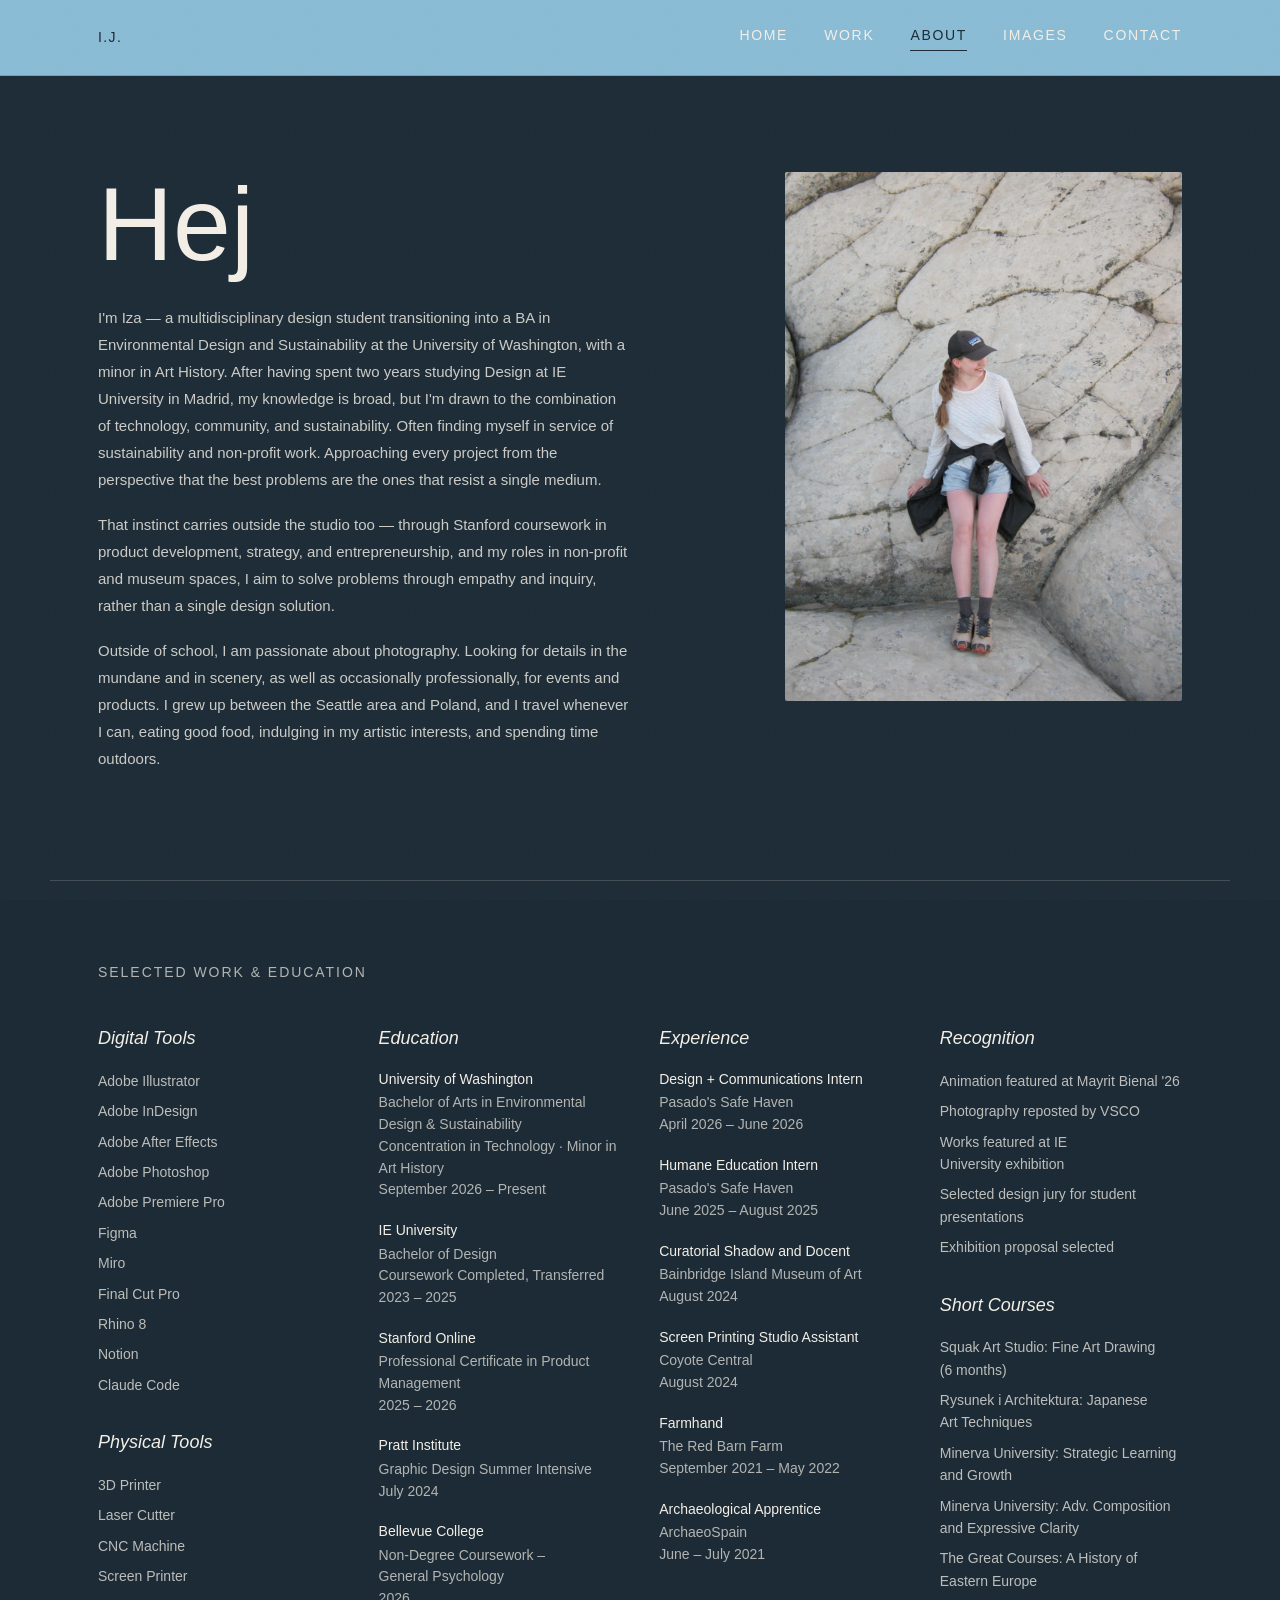
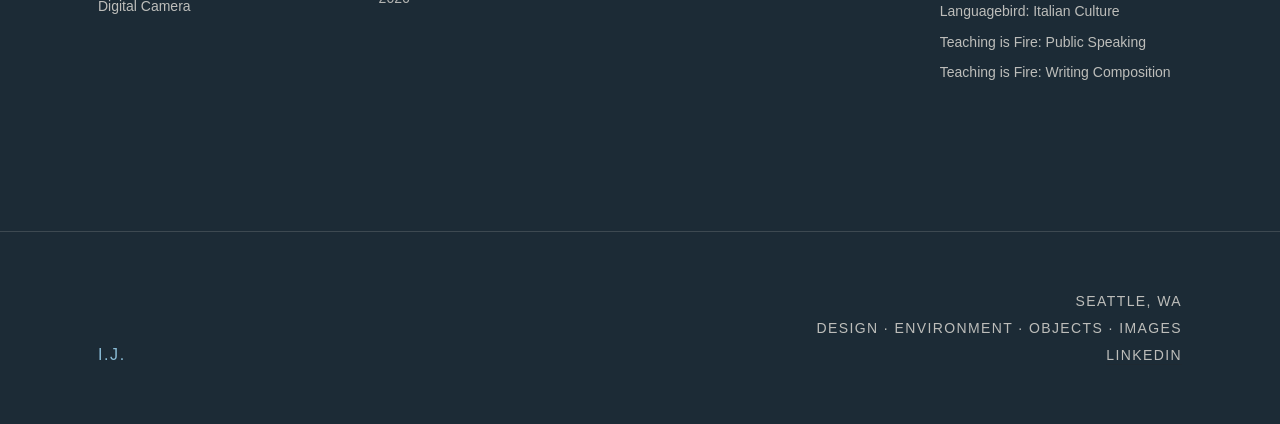
==== commit f31c49e0: "Unify all case-study text to ink, fix About header bug, restructure About lead, center home Note tex" ====
--- a/about.html
+++ b/about.html
@@ -30,24 +30,18 @@
 
   <main class="about-page">
 
-    <!-- Pull-quote + photo -->
+    <!-- Greeting + bio, beside the photo -->
     <section class="about-lead wrap">
       <div>
-        <div class="tag">About</div>
         <p class="about-greeting">Hej</p>
+        <div class="about-bio-text">
+          <p>I'm Iza — a multidisciplinary design student transitioning into a BA in Environmental Design and Sustainability at the University of Washington, with a minor in Art History. After having spent two years studying Design at IE University in Madrid, my knowledge is broad, but I'm drawn to the combination of technology, community, and sustainability. Often finding myself in service of sustainability and non-profit work. Approaching every project from the perspective that the best problems are the ones that resist a single medium.</p>
+          <p>That instinct carries outside the studio too — through Stanford coursework in product development, strategy, and entrepreneurship, and my roles in non-profit and museum spaces, I aim to solve problems through empathy and inquiry, rather than a single design solution.</p>
+          <p>Outside of school, I am passionate about photography. Looking for details in the mundane and in scenery, as well as occasionally professionally, for events and products. I grew up between the Seattle area and Poland, and I travel whenever I can, eating good food, indulging in my artistic interests, and spending time outdoors.</p>
+        </div>
       </div>
       <div class="about-photo">
         <img class="ph-img" src="images/about-me.jpg" alt="Izabela Janczuk" />
-      </div>
-    </section>
-
-    <!-- Bio paragraphs -->
-    <section class="about-bio wrap">
-      <div class="about-bio-eyebrow">Note</div>
-      <div class="about-bio-text">
-        <p>I'm Iza — a multidisciplinary design student transitioning into a BA in Environmental Design and Sustainability at the University of Washington, with a minor in Art History. After having spent two years studying Design at IE University in Madrid, my knowledge is broad, but I'm drawn to the combination of technology, community, and sustainability. Often finding myself in service of sustainability and non-profit work. Approaching every project from the perspective that the best problems are the ones that resist a single medium.</p>
-        <p>That instinct carries outside the studio too — through Stanford coursework in product development, strategy, and entrepreneurship, and my roles in non-profit and museum spaces, I aim to solve problems through empathy and inquiry, rather than a single design solution.</p>
-        <p>Outside of school, I am passionate about photography. Looking for details in the mundane and in scenery, as well as occasionally professionally, for events and products. I grew up between the Seattle area and Poland, and I travel whenever I can, eating good food, indulging in my artistic interests, and spending time outdoors.</p>
       </div>
     </section>
 
--- a/styles.css
+++ b/styles.css
@@ -282,8 +282,8 @@
 .intro {
   padding: 100px var(--pad) 100px;
   max-width: var(--maxw); margin: 0 auto;
-  display: grid; grid-template-columns: 160px 1fr; gap: 40px;
-  align-items: center;
+  display: flex; flex-direction: column; align-items: center;
+  gap: 20px; text-align: center;
 }
 .intro-eyebrow {
   font-size: 14px; letter-spacing: 0.14em; text-transform: uppercase;
@@ -291,8 +291,9 @@
 }
 .intro-text {
   font-family: var(--sans); font-weight: 400;
-  font-size: 18px; line-height: 1.6; max-width: 640px;
+  font-size: 18px; line-height: 1.6; max-width: 100%;
   color: var(--ink-soft);
+  text-wrap: pretty;
 }
 .intro-text em { color: var(--ink); font-style: italic; }
 .intro-text strong { font-weight: 600; }
@@ -394,19 +395,16 @@
 body.about-page .footer-meta { color: rgba(243,239,231,0.75); }
 body.about-page .footer-meta a:hover { border-color: var(--accent-blue); }
 
-body.about-page .tag { color: var(--chalk); border-color: rgba(243,239,231,0.4); }
 body.about-page .about-greeting { color: var(--chalk); }
-body.about-page .about-bio-eyebrow,
 body.about-page .about-cv-label { color: rgba(243,239,231,0.7); }
 body.about-page .about-bio-text p { color: rgba(243,239,231,0.82); }
-body.about-page .about-bio,
 body.about-page .about-cv { border-top-color: rgba(243,239,231,0.18); }
 body.about-page .cv-head { color: var(--chalk); }
 body.about-page .cv-col ul li { color: rgba(243,239,231,0.75); }
 body.about-page .cv-entry .t { color: var(--chalk); }
 body.about-page .cv-entry .s { color: rgba(243,239,231,0.7); }
 
-.about-page {
+main.about-page {
   padding-top: clamp(56px, 8vw, 96px);
   padding-bottom: clamp(60px, 9vw, 100px);
 }
@@ -420,7 +418,7 @@
 .about-greeting {
   font-family: var(--sans); font-weight: 300;
   font-size: clamp(3.5rem, 9vw, 6.5rem); line-height: 1;
-  margin-top: 20px; color: var(--ink);
+  color: var(--ink); margin-bottom: 28px;
 }
 
 .about-photo img {
@@ -428,16 +426,6 @@
   filter: sepia(0.06) brightness(0.97) contrast(1.03);
 }
 
-.about-bio {
-  display: grid; grid-template-columns: 160px 1fr; gap: 40px;
-  border-top: 1px solid var(--line);
-  padding-top: clamp(48px, 7vw, 80px);
-  margin-bottom: clamp(56px, 8vw, 90px);
-}
-.about-bio-eyebrow {
-  font-size: 14px; letter-spacing: 0.14em; text-transform: uppercase;
-  color: var(--ink-soft); padding-top: 4px;
-}
 .about-bio-text p {
   font-size: 15px; line-height: 1.8; color: var(--ink-soft);
   max-width: 64ch; margin-bottom: 18px;
@@ -580,23 +568,25 @@
 .cs-text { max-width: none; }
 .cs-text p { font-size: 15px; line-height: 1.75; color: var(--ink-soft); margin-bottom: 16px; }
 
-/* Ecobite accent — moss */
-.ecobite-page .cs-h       { color: var(--moss); }
-.ecobite-page .cs-subh    { color: var(--moss); }
+/* Ecobite — text stays the same ink as every other page; moss kept
+   only as a non-text border accent */
+.ecobite-page .cs-h       { color: var(--ink); }
+.ecobite-page .cs-subh    { color: var(--ink); }
 .ecobite-page .acc-group  { border-top: 1px solid rgba(118,122,92,0.3); }
 .ecobite-page .acc        { border-bottom: 1px solid rgba(118,122,92,0.3); }
-.ecobite-page .acc summary { color: var(--moss); }
-
-/* Segostop accent — terracotta */
-.segostop-page .cs-h       { color: var(--terracotta); }
-.segostop-page .cs-subh    { color: var(--terracotta); }
+.ecobite-page .acc summary { color: var(--ink); }
+
+/* Segostop — text stays ink; terracotta kept only as a non-text
+   border/background accent */
+.segostop-page .cs-h       { color: var(--ink); }
+.segostop-page .cs-subh    { color: var(--ink); }
 .segostop-page .acc-group  { border-top: 1px solid rgba(176,106,69,0.3); }
 .segostop-page .acc        { border-bottom: 1px solid rgba(176,106,69,0.3); }
-.segostop-page .acc summary { color: var(--terracotta); }
-.segostop-page .sego-metric-num { color: var(--terracotta); }
+.segostop-page .acc summary { color: var(--ink); }
+.segostop-page .sego-metric-num { color: var(--ink); }
 .segostop-page .sego-vote-bar   { background: var(--terracotta); }
 .segostop-page .sego-pivot      { border-left-color: var(--terracotta); }
-.segostop-page .sego-pivot-title { color: var(--terracotta); }
+.segostop-page .sego-pivot-title { color: var(--ink); }
 
 /* ReLume accent — ink (dusty rose retired as a text color) */
 .relume-page .cs-h       { color: var(--ink); }
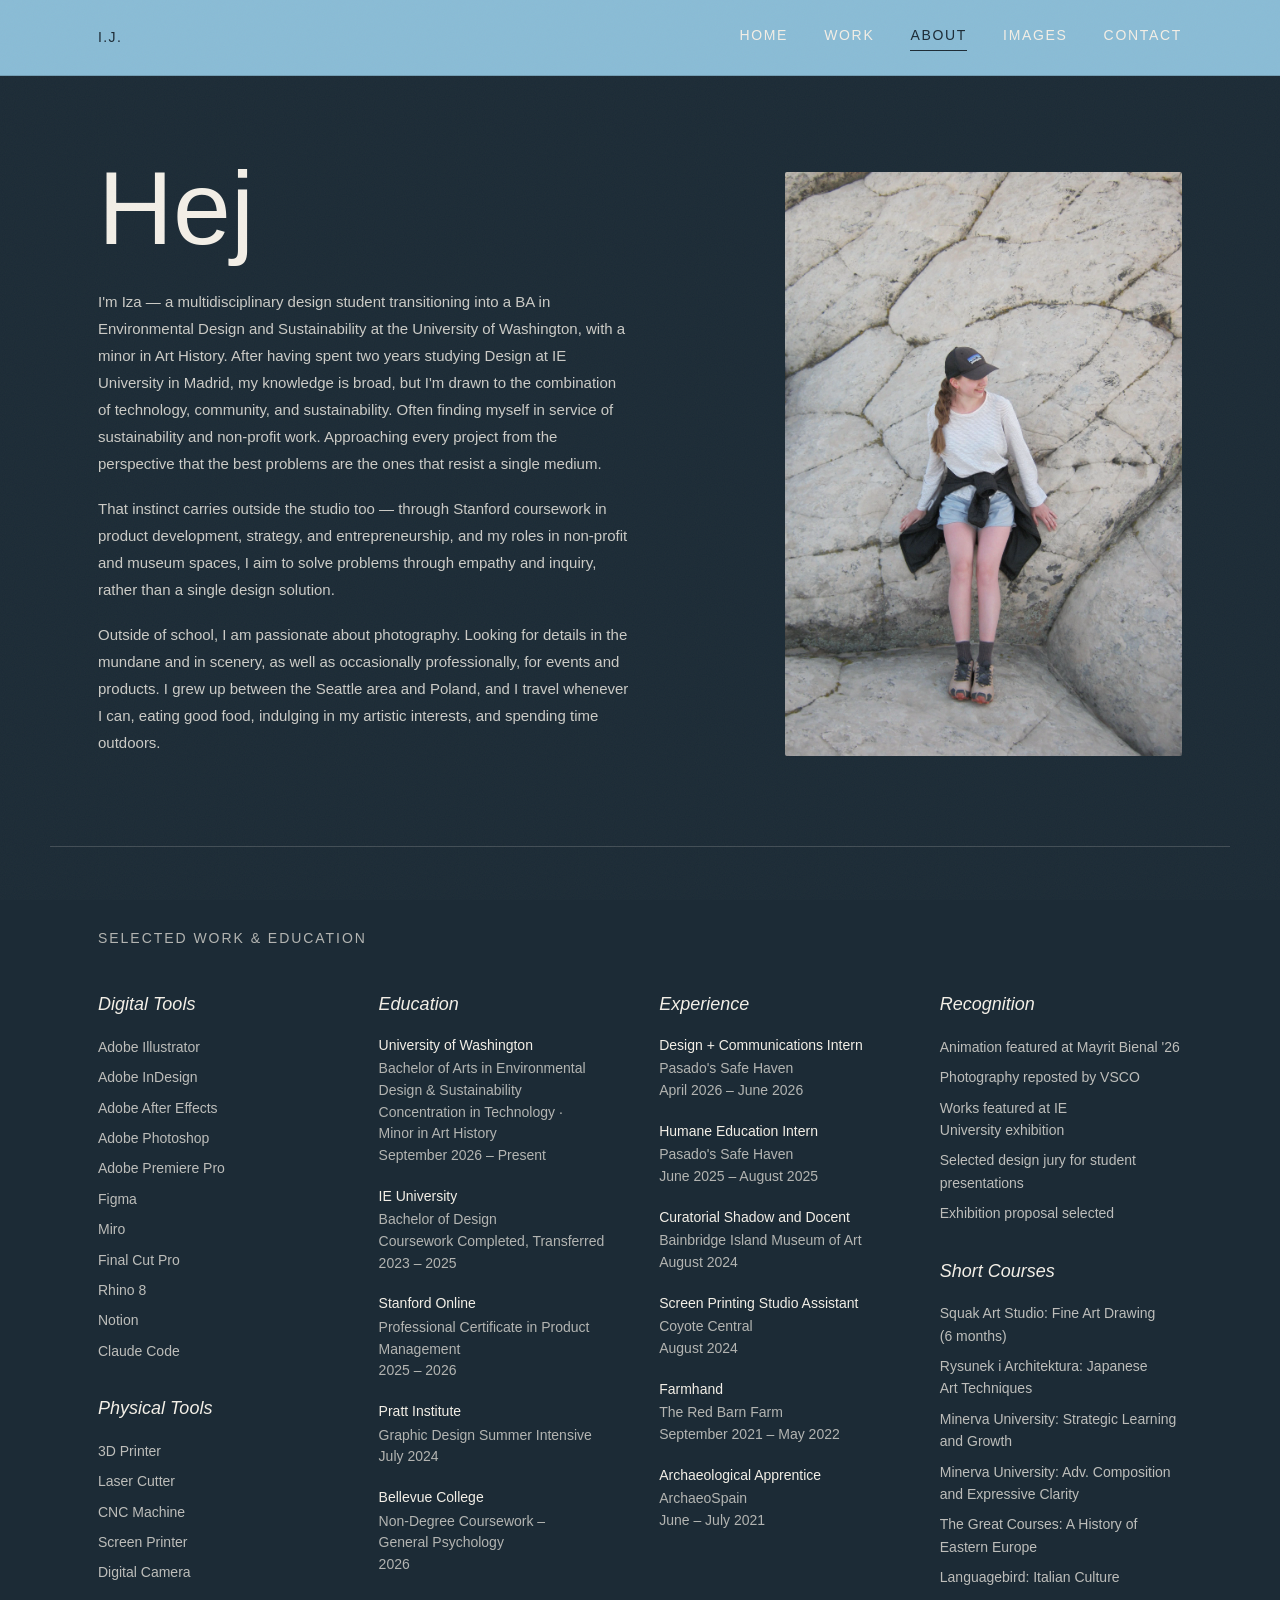
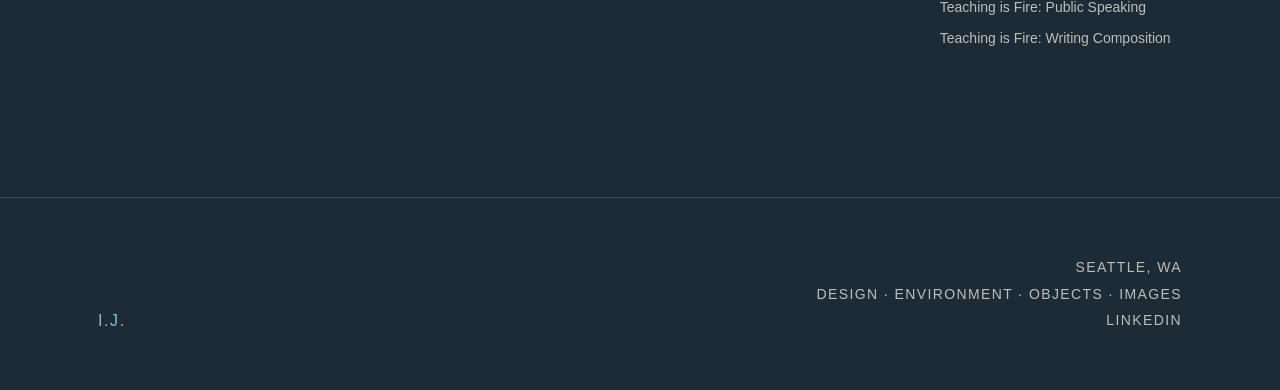
==== commit 84cd924a: "About CV: keep "Minor in Art History" on one line Co-Authored-By: Claude Sonnet 5 <noreply@anthropic" ====
--- a/about.html
+++ b/about.html
@@ -83,7 +83,7 @@
           <div class="cv-entry">
             <div class="t">University of Washington</div>
             <div class="s">Bachelor of Arts in Environmental Design &amp; Sustainability</div>
-            <div class="s">Concentration in Technology · Minor in Art History</div>
+            <div class="s">Concentration in Technology · Minor&nbsp;in&nbsp;Art&nbsp;History</div>
             <div class="s">September 2026 – Present</div>
           </div>
           <div class="cv-entry">
--- a/styles.css
+++ b/styles.css
@@ -282,24 +282,18 @@
 .intro {
   padding: 100px var(--pad) 100px;
   max-width: var(--maxw); margin: 0 auto;
-  display: flex; flex-direction: column; align-items: center;
-  gap: 20px; text-align: center;
-}
-.intro-eyebrow {
-  font-size: 14px; letter-spacing: 0.14em; text-transform: uppercase;
-  color: var(--ink-soft);
 }
 .intro-text {
   font-family: var(--sans); font-weight: 400;
-  font-size: 18px; line-height: 1.6; max-width: 100%;
+  font-size: clamp(16px, 1.9vw, 26px); line-height: 1.3;
   color: var(--ink-soft);
-  text-wrap: pretty;
+  white-space: nowrap;
 }
 .intro-text em { color: var(--ink); font-style: italic; }
 .intro-text strong { font-weight: 600; }
 
 .section-head {
-  padding: 40px var(--pad) 40px;
+  padding: 0 var(--pad) 40px;
   max-width: var(--maxw); margin: 0 auto;
   display: flex; justify-content: space-between; align-items: baseline;
 }
@@ -411,18 +405,19 @@
 
 .about-lead {
   display: grid; grid-template-columns: 1fr 0.65fr;
-  gap: clamp(40px, 6vw, 80px); align-items: start;
+  gap: clamp(40px, 6vw, 80px); align-items: stretch;
   margin-bottom: clamp(56px, 8vw, 90px);
 }
 
 .about-greeting {
   font-family: var(--sans); font-weight: 300;
   font-size: clamp(3.5rem, 9vw, 6.5rem); line-height: 1;
-  color: var(--ink); margin-bottom: 28px;
-}
-
+  color: var(--ink); margin-top: -0.155em; margin-bottom: 28px;
+}
+
+.about-photo { overflow: hidden; border-radius: 2px; }
 .about-photo img {
-  width: 100%; border-radius: 2px;
+  width: 100%; height: 100%; object-fit: cover; display: block;
   filter: sepia(0.06) brightness(0.97) contrast(1.03);
 }
 
@@ -430,6 +425,7 @@
   font-size: 15px; line-height: 1.8; color: var(--ink-soft);
   max-width: 64ch; margin-bottom: 18px;
 }
+.about-bio-text p:last-child { margin-bottom: 0; }
 
 .about-cv { border-top: 1px solid var(--line); padding-top: clamp(48px, 7vw, 80px); }
 .about-cv-label {
@@ -537,7 +533,7 @@
   font-size: 15px; line-height: 1.75; color: var(--ink-soft);
   max-width: 52ch; margin-bottom: 12px;
 }
-.cs-collab { font-size: 14px; color: var(--ink-soft); opacity: 0.65; font-style: italic; }
+.cs-collab { font-size: 14px; color: var(--ink-soft); opacity: 0.65; font-style: italic; text-wrap: pretty; }
 
 .cs-hero-fig { margin: 0; overflow: hidden; border-radius: 2px; background: var(--paper); }
 .cs-hero-fig img {
@@ -890,6 +886,7 @@
   .marquee-track span { font-size: clamp(2.6rem, 15vw, 4.2rem); }
   .hero-label { font-size: 12px; }
   .intro { grid-template-columns: 1fr; gap: 18px; padding-bottom: 70px; }
+  .intro-text { white-space: normal; font-size: clamp(20px, 5vw, 28px); }
   .section-head { padding-bottom: 32px; }
   .entry, .entry:nth-child(even) { grid-template-columns: 1fr; gap: 24px; }
   .entry-visual, .entry:nth-child(even) .entry-visual { order: -1; }
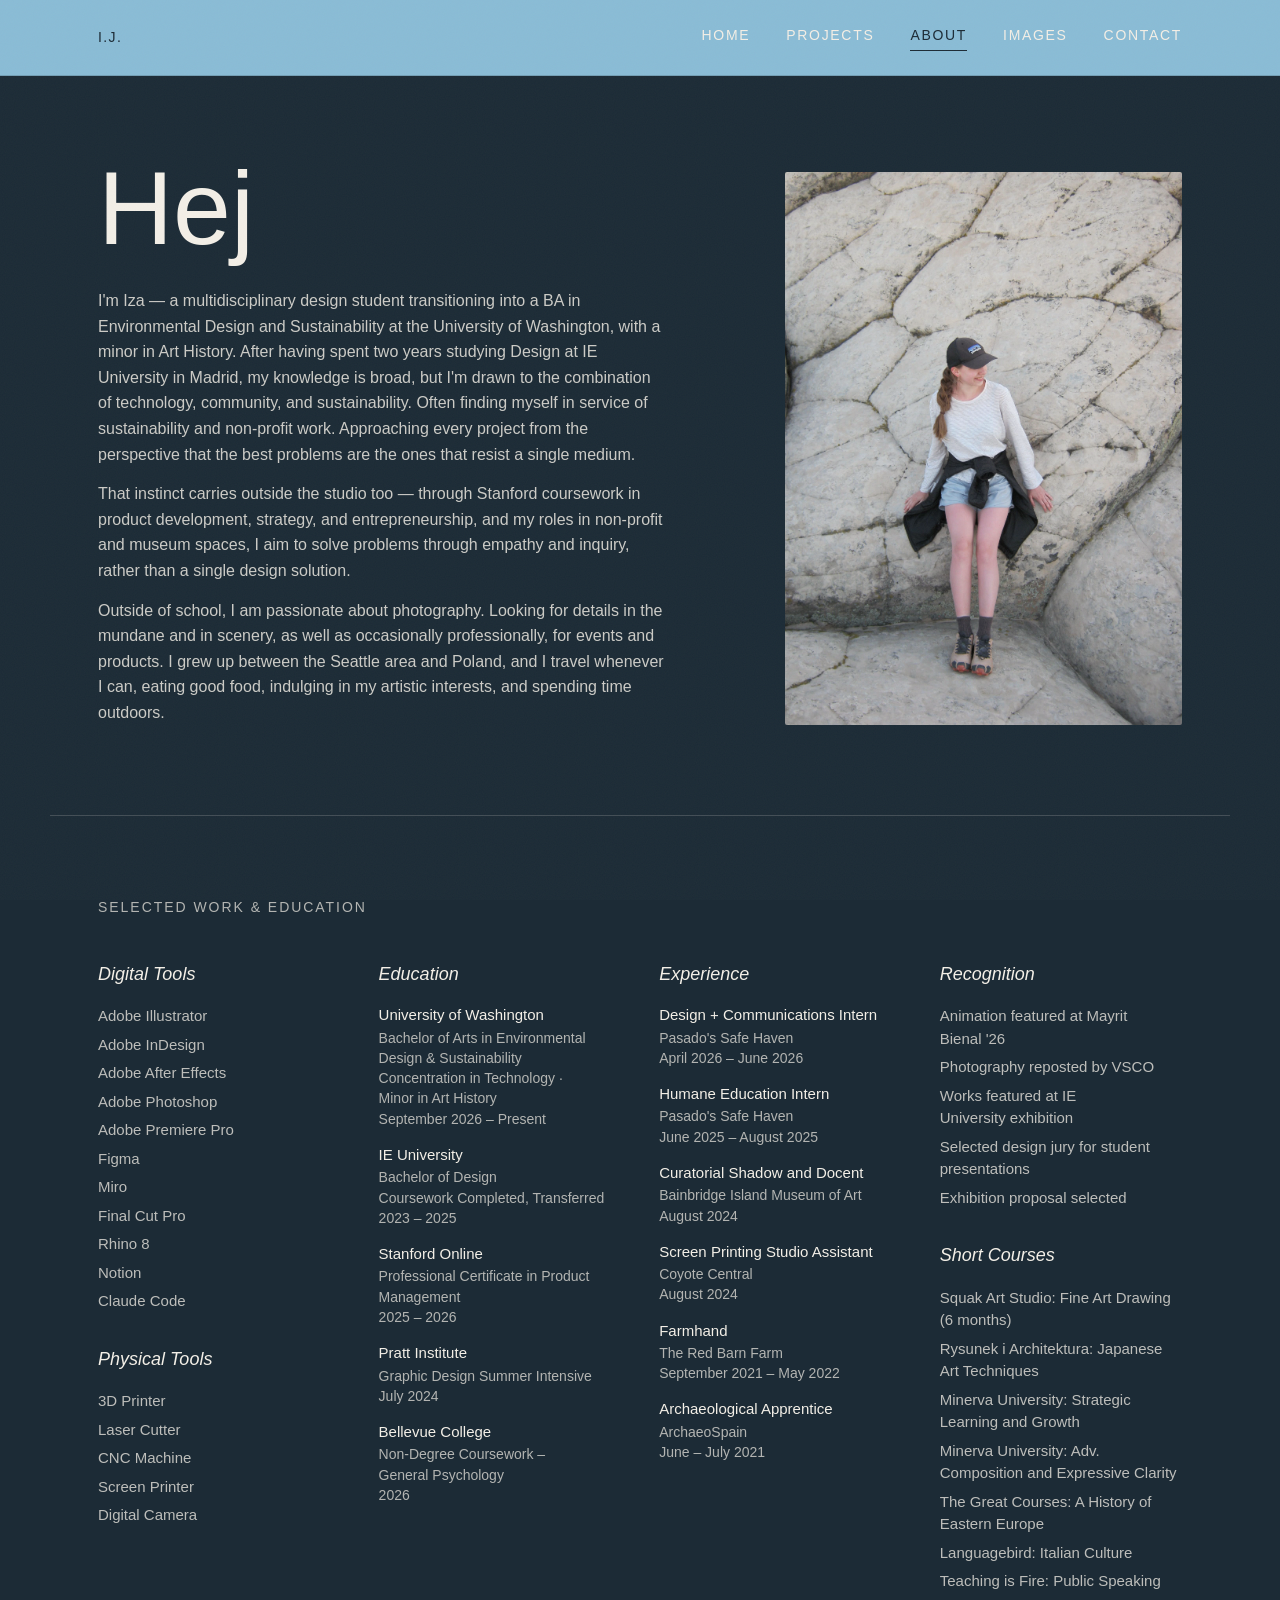
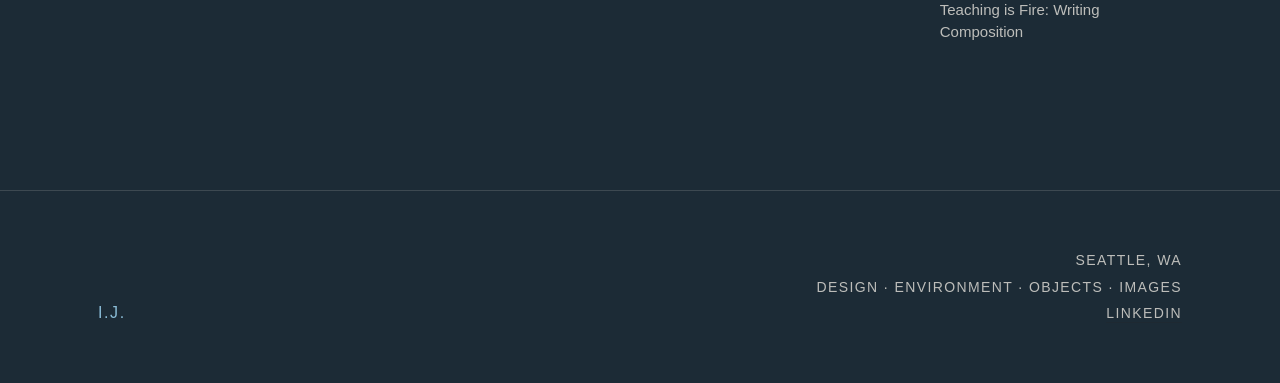
==== commit 27b7b759: "Rename "Work" nav link to "Projects" Co-Authored-By: Claude Sonnet 5 <noreply@anthropic.com>" ====
--- a/about.html
+++ b/about.html
@@ -20,7 +20,7 @@
       <button class="menu-toggle" aria-label="Menu">☰</button>
       <nav class="nav">
         <a href="index.html">Home</a>
-        <a href="projects.html">Work</a>
+        <a href="projects.html">Projects</a>
         <a href="about.html">About</a>
         <a href="gallery.html">Images</a>
         <a href="contact.html">Contact</a>
--- a/styles.css
+++ b/styles.css
@@ -344,7 +344,7 @@
 }
 .entry-desc {
   font-family: var(--sans); font-weight: 400; font-style: normal;
-  font-size: 14px; line-height: 1.75; color: var(--ink-soft);
+  font-size: 16px; line-height: 1.6; color: var(--ink-soft);
 }
 .entry-view {
   display: inline-block; margin-top: 20px;
@@ -422,8 +422,8 @@
 }
 
 .about-bio-text p {
-  font-size: 15px; line-height: 1.8; color: var(--ink-soft);
-  max-width: 64ch; margin-bottom: 18px;
+  font-size: 16px; line-height: 1.6; color: var(--ink-soft);
+  max-width: 64ch; margin-bottom: 14px;
 }
 .about-bio-text p:last-child { margin-bottom: 0; }
 
@@ -446,13 +446,13 @@
 .cv-col > .cv-head:first-child { margin-top: 0; }
 
 .cv-col ul li {
-  font-size: 14px; color: var(--ink-soft); line-height: 1.6; margin-bottom: 8px;
+  font-size: 15px; color: var(--ink-soft); line-height: 1.5; margin-bottom: 6px;
   text-wrap: pretty;
 }
 
-.cv-entry { margin-bottom: 20px; }
-.cv-entry .t { font-size: 14px; color: var(--ink); font-weight: 500; line-height: 1.4; margin-bottom: 3px; text-wrap: pretty; }
-.cv-entry .s { font-size: 14px; color: var(--ink-soft); line-height: 1.55; text-wrap: pretty; }
+.cv-entry { margin-bottom: 16px; }
+.cv-entry .t { font-size: 15px; color: var(--ink); font-weight: 500; line-height: 1.35; margin-bottom: 2px; text-wrap: pretty; }
+.cv-entry .s { font-size: 14px; color: var(--ink-soft); line-height: 1.45; text-wrap: pretty; }
 
 /* ============================================================
    PROJECTS PAGE
@@ -464,23 +464,23 @@
 }
 
 .page-head {
-  border-top: 1px solid var(--line); padding-top: 56px; margin-bottom: 48px;
+  border-top: 1px solid var(--line); padding-top: 56px; margin-bottom: 24px;
 }
 
 .page-display {
   font-family: var(--sans); font-weight: 300;
   font-size: clamp(2rem, 4.5vw, 3.2rem); line-height: 1.05;
-  letter-spacing: -0.01em; margin-bottom: 16px;
+  letter-spacing: -0.01em; margin-bottom: 14px;
   color: var(--ink);
 }
 
 .page-lead {
-  font-size: 15px; color: var(--ink-soft); line-height: 1.7;
+  font-size: 16px; color: var(--ink-soft); line-height: 1.6;
 }
 
 .projects-grid {
   display: grid; grid-template-columns: repeat(auto-fill, minmax(300px, 1fr));
-  gap: 20px; margin-top: 48px;
+  gap: 20px; margin-top: 0;
 }
 
 /* Project cards: gradient thumbnails matching home entry visuals */
@@ -530,7 +530,7 @@
   color: var(--ink-soft); margin-bottom: 20px;
 }
 .cs-desc {
-  font-size: 15px; line-height: 1.75; color: var(--ink-soft);
+  font-size: 16px; line-height: 1.6; color: var(--ink-soft);
   max-width: 52ch; margin-bottom: 12px;
 }
 .cs-collab { font-size: 14px; color: var(--ink-soft); opacity: 0.65; font-style: italic; text-wrap: pretty; }
@@ -562,7 +562,7 @@
 .cs-subh { font-family: var(--serif); font-weight: 500; font-size: 20px; margin: 28px 0 14px; }
 
 .cs-text { max-width: none; }
-.cs-text p { font-size: 15px; line-height: 1.75; color: var(--ink-soft); margin-bottom: 16px; }
+.cs-text p { font-size: 16px; line-height: 1.6; color: var(--ink-soft); margin-bottom: 12px; }
 
 /* Ecobite — text stays the same ink as every other page; moss kept
    only as a non-text border accent */
@@ -601,26 +601,26 @@
   display: grid; grid-template-columns: 1fr 1fr;
   gap: clamp(32px, 5vw, 72px); margin-top: 24px;
 }
-.persona .line { font-size: 14px; color: var(--ink-soft); line-height: 1.7; margin-bottom: 12px; }
+.persona .line { font-size: 16px; color: var(--ink-soft); line-height: 1.6; margin-bottom: 8px; }
 
 /* Accordions */
-.acc-group { margin-top: 12px; }
+.acc-group { margin-top: 8px; }
 .acc summary {
   list-style: none; cursor: pointer;
   display: flex; justify-content: space-between; align-items: center; gap: 20px;
-  padding: 14px 0; font-family: var(--serif); font-weight: 500; font-size: 16px;
+  padding: 12px 0; font-family: var(--sans); font-weight: 500; font-size: 16px;
 }
 .acc summary::-webkit-details-marker { display: none; }
 .acc summary::after { content: "+"; font-weight: 300; font-size: 1.1rem; color: var(--ink-soft); }
 .acc[open] summary::after { content: "−"; }
-.acc-body { padding: 4px 0 clamp(20px, 3vw, 32px); max-width: 68ch; }
-.acc-body p { font-size: 15px; line-height: 1.75; color: var(--ink-soft); margin-bottom: 14px; }
-.acc-body ul { padding-left: 1.4em; margin-top: 8px; }
-.acc-body li { font-size: 15px; color: var(--ink-soft); margin-bottom: 9px; line-height: 1.6; }
+.acc-body { padding: 4px 0 clamp(16px, 2.5vw, 26px); max-width: 68ch; }
+.acc-body p { font-size: 16px; line-height: 1.6; color: var(--ink-soft); margin-bottom: 10px; }
+.acc-body ul { padding-left: 1.4em; margin-top: 6px; }
+.acc-body li { font-size: 16px; color: var(--ink-soft); margin-bottom: 6px; line-height: 1.5; }
 
 /* JTBD */
-.jtbd { max-width: 68ch; margin-bottom: 24px; }
-.jtbd p { font-size: 15px; color: var(--ink-soft); line-height: 1.75; margin-bottom: 12px; }
+.jtbd { max-width: 68ch; margin-bottom: 20px; }
+.jtbd p { font-size: 16px; color: var(--ink-soft); line-height: 1.6; margin-bottom: 8px; }
 
 /* Image layouts */
 .sego-pair { display: grid; grid-template-columns: 1fr 1fr; gap: 8px; margin: 20px 0 28px; }
@@ -714,15 +714,15 @@
 
 /* Terrain pivot callout */
 .sego-pivot { border-left: 2px solid; padding: 12px 0 12px 20px; margin: 20px 0 28px; }
-.sego-pivot-title { font-family: var(--serif); font-weight: 500; font-size: 16px; margin-bottom: 8px; }
-.sego-pivot p { font-size: 15px; color: var(--ink-soft); line-height: 1.7; max-width: 62ch; }
+.sego-pivot-title { font-family: var(--sans); font-weight: 500; font-size: 16px; margin-bottom: 6px; }
+.sego-pivot p { font-size: 16px; color: var(--ink-soft); line-height: 1.6; max-width: 62ch; }
 
 /* Making steps */
-.sego-steps { margin-top: 24px; }
+.sego-steps { margin-top: 20px; }
 .sego-step {
   display: grid; grid-template-columns: 28px 1fr; gap: 22px; align-items: start;
-  padding-bottom: clamp(28px, 4vw, 48px); border-bottom: 1px solid var(--line);
-  margin-bottom: clamp(28px, 4vw, 48px);
+  padding-bottom: clamp(18px, 3vw, 32px); border-bottom: 1px solid var(--line);
+  margin-bottom: clamp(18px, 3vw, 32px);
 }
 .sego-step:last-child { border-bottom: none; padding-bottom: 0; margin-bottom: 0; }
 .sego-step-n {
@@ -750,7 +750,7 @@
   font-size: 13px; font-weight: 500; letter-spacing: 0.1em; text-transform: uppercase;
   color: var(--ink-soft); opacity: 0.65; margin-bottom: 8px;
 }
-.brief-grid dd { font-size: 15px; line-height: 1.55; color: var(--ink-soft); }
+.brief-grid dd { font-size: 15px; line-height: 1.45; color: var(--ink-soft); }
 
 /* 4-up figure grid (pattern studies etc.) */
 .fig-quad { display: grid; grid-template-columns: repeat(4, 1fr); gap: 8px; margin: 20px 0 28px; }
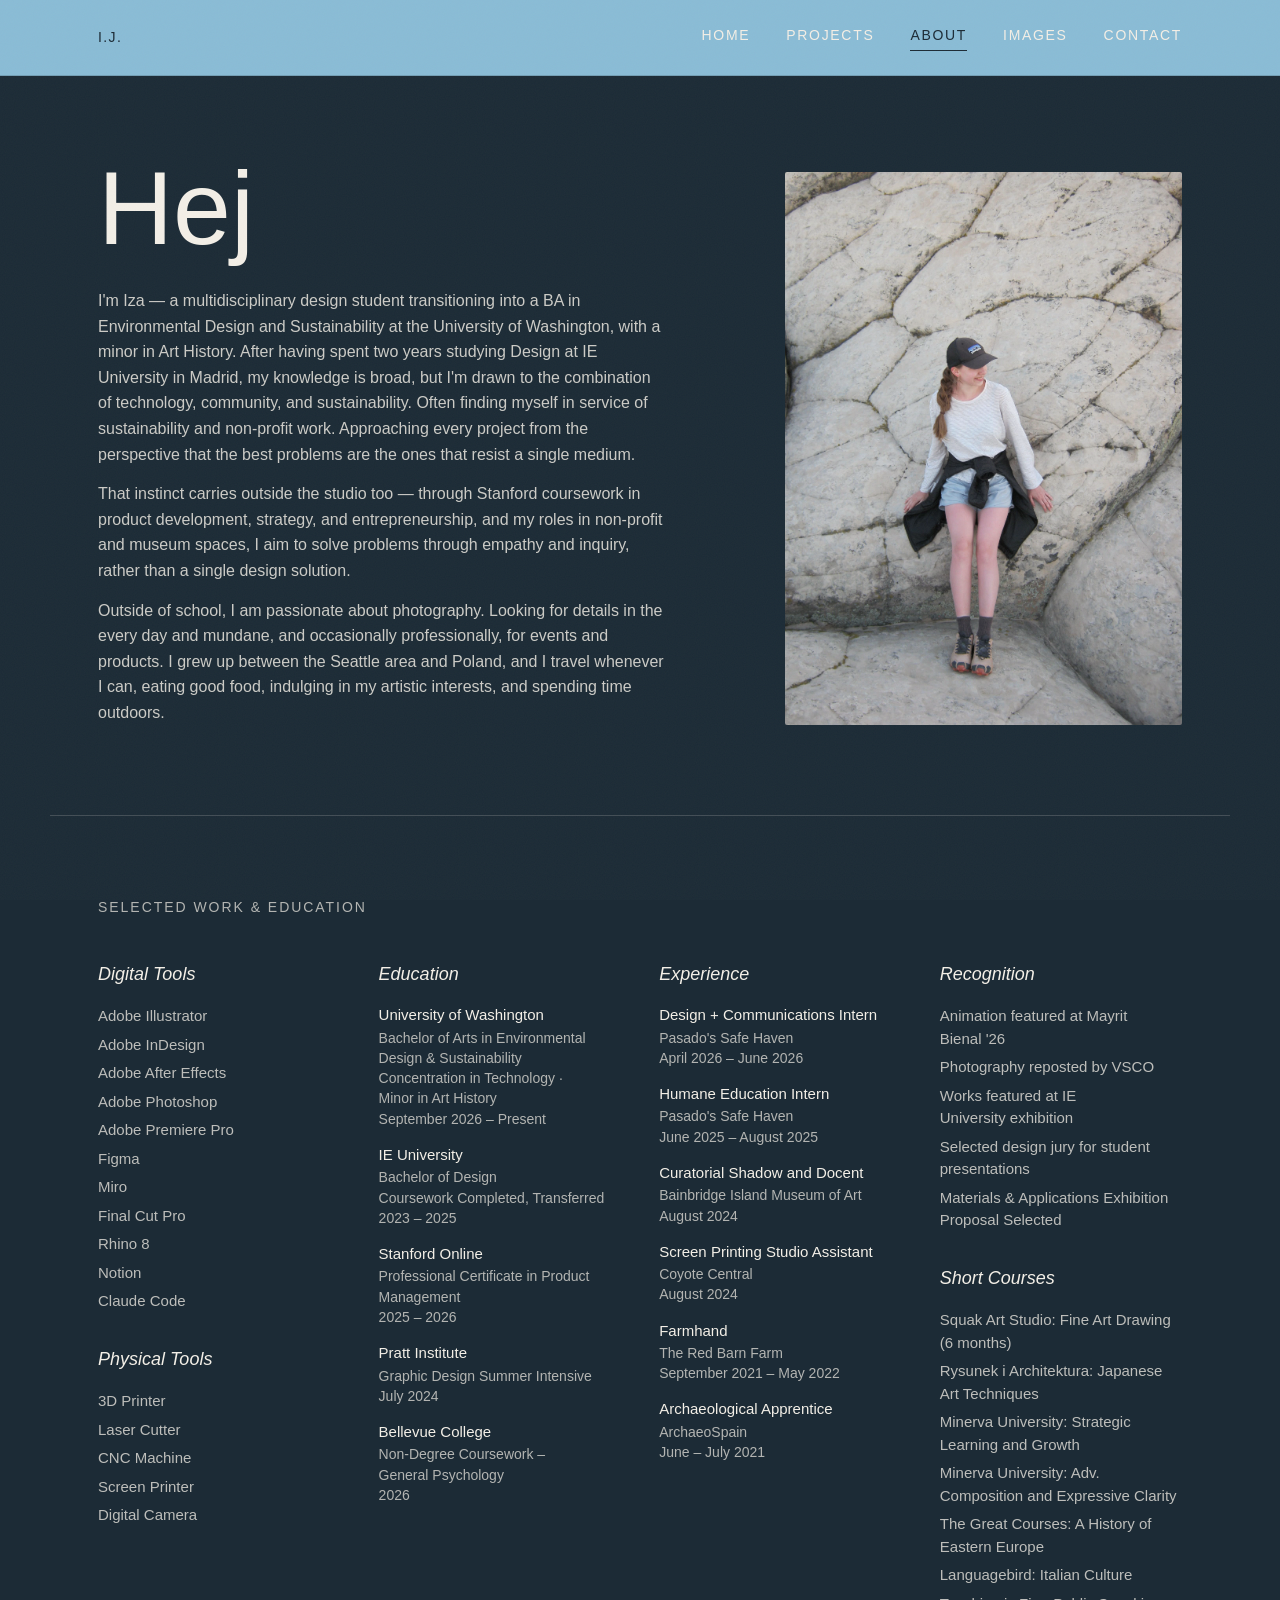
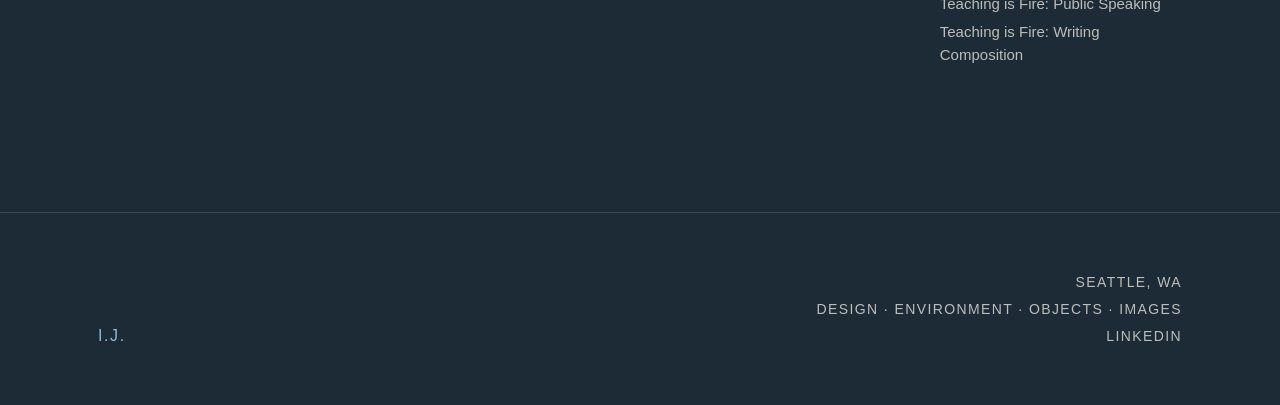
==== commit fb332e32: "About page: full recognition title, expand photography paragraph Co-Authored-By: Claude Sonnet 5 <no" ====
--- a/about.html
+++ b/about.html
@@ -37,7 +37,7 @@
         <div class="about-bio-text">
           <p>I'm Iza — a multidisciplinary design student transitioning into a BA in Environmental Design and Sustainability at the University of Washington, with a minor in Art History. After having spent two years studying Design at IE University in Madrid, my knowledge is broad, but I'm drawn to the combination of technology, community, and sustainability. Often finding myself in service of sustainability and non-profit work. Approaching every project from the perspective that the best problems are the ones that resist a single medium.</p>
           <p>That instinct carries outside the studio too — through Stanford coursework in product development, strategy, and entrepreneurship, and my roles in non-profit and museum spaces, I aim to solve problems through empathy and inquiry, rather than a single design solution.</p>
-          <p>Outside of school, I am passionate about photography. Looking for details in the mundane and in scenery, as well as occasionally professionally, for events and products. I grew up between the Seattle area and Poland, and I travel whenever I can, eating good food, indulging in my artistic interests, and spending time outdoors.</p>
+          <p>Outside of school, I am passionate about photography. Looking for details in the every day and mundane, and occasionally professionally, for events and products. I grew up between the Seattle area and Poland, and I travel whenever I can, eating good food, indulging in my artistic interests, and spending time outdoors.</p>
         </div>
       </div>
       <div class="about-photo">
@@ -152,7 +152,7 @@
             <li>Photography reposted by VSCO</li>
             <li>Works featured at IE University exhibition</li>
             <li>Selected design jury for student presentations</li>
-            <li>Exhibition proposal selected</li>
+            <li>Materials &amp; Applications Exhibition Proposal Selected</li>
           </ul>
           <h3 class="cv-head">Short Courses</h3>
           <ul>
--- a/styles.css
+++ b/styles.css
@@ -29,6 +29,7 @@
   --stone: #d8cfbf;
   --line: rgba(37,36,33,0.16);
   --accent-blue: #8abcd6; /* the I.J. mark, site-wide */
+  --blue-deep: #3e5f78;   /* mid-dark blue — between accent-blue and ink-blue */
   --ink-blue: #1c2b36;    /* dark blue ground for the About page */
 
   /* Single sans-serif face, site-wide — hierarchy comes from size,
@@ -326,9 +327,9 @@
   transition: transform 0.5s cubic-bezier(0.16,1,0.3,1);
 }
 .entry:hover .aura { transform: scale(1.04); }
-.aura-a { background: radial-gradient(circle at 36% 32%, #ddc9a3 0%, var(--moss) 42%, transparent 72%); }
-.aura-b { background: radial-gradient(circle at 36% 32%, var(--rose) 0%, var(--terracotta) 42%, transparent 72%); }
-.aura-c { background: radial-gradient(circle at 36% 32%, var(--stone) 0%, var(--rose-deep) 42%, transparent 72%); }
+.aura-a { background: radial-gradient(circle at 36% 32%, var(--pale-blue) 0%, var(--denim) 42%, transparent 72%); }
+.aura-b { background: radial-gradient(circle at 36% 32%, var(--accent-blue) 0%, var(--blue-deep) 42%, transparent 72%); }
+.aura-c { background: radial-gradient(circle at 36% 32%, var(--denim) 0%, var(--ink-blue) 42%, transparent 72%); }
 @keyframes aura-pulse {
   0%, 100% { transform: scale(1); opacity: 0.62; }
   50% { transform: scale(1.06); opacity: 0.88; }
@@ -488,9 +489,9 @@
 .project-card .thumb { aspect-ratio: 4/3; overflow: hidden; }
 .project-card .thumb img { display: none; }
 
-.project-card:nth-child(1) .thumb { background: linear-gradient(160deg, #c9b9a3, var(--moss)); }
-.project-card:nth-child(2) .thumb { background: linear-gradient(160deg, var(--rose), var(--terracotta)); }
-.project-card:nth-child(3) .thumb { background: linear-gradient(160deg, var(--stone), var(--rose-deep)); }
+.project-card:nth-child(1) .thumb { background: linear-gradient(160deg, var(--pale-blue), var(--denim)); }
+.project-card:nth-child(2) .thumb { background: linear-gradient(160deg, var(--accent-blue), var(--blue-deep)); }
+.project-card:nth-child(3) .thumb { background: linear-gradient(160deg, var(--denim), var(--ink-blue)); }
 
 .project-overlay {
   position: absolute; inset: 0;
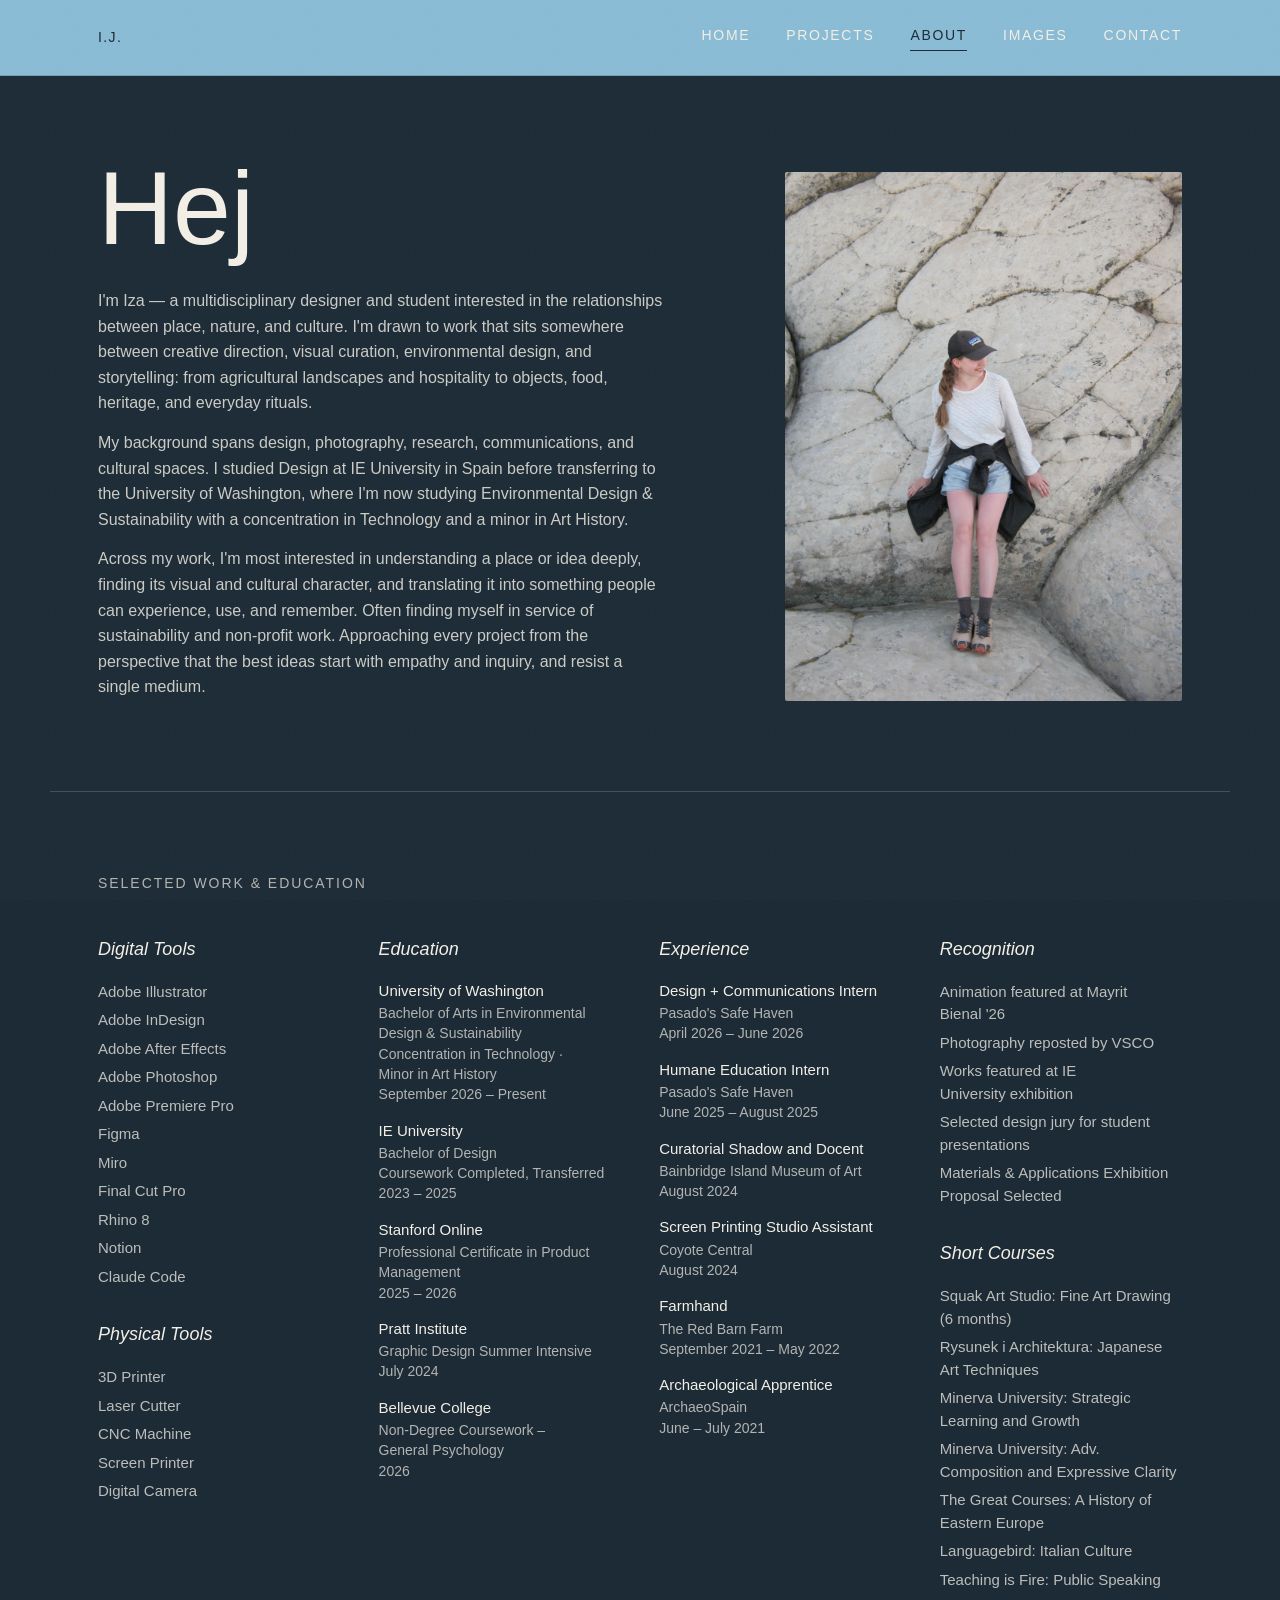
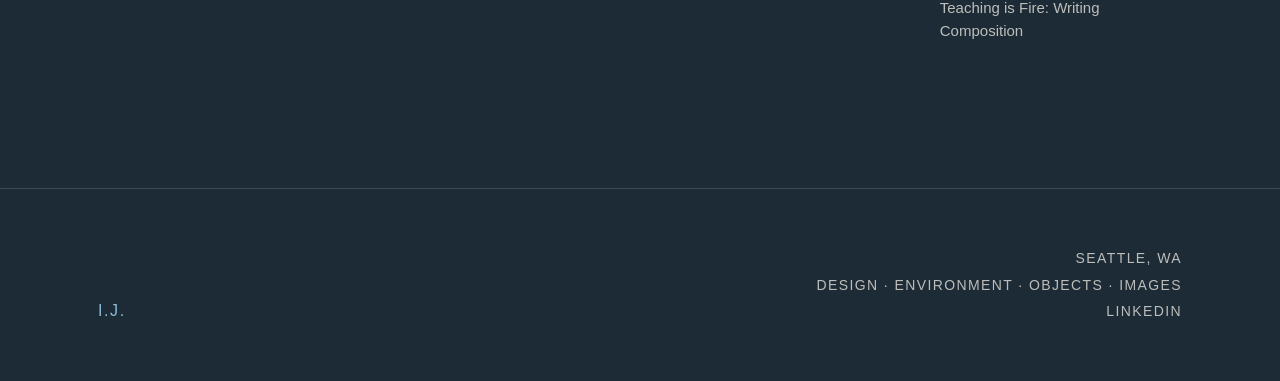
==== commit d430967a: "Fill EcoBite Themes, new bio, home descriptor, drop Cat. tags, gallery title - EcoBite: filled in th" ====
--- a/about.html
+++ b/about.html
@@ -35,9 +35,9 @@
       <div>
         <p class="about-greeting">Hej</p>
         <div class="about-bio-text">
-          <p>I'm Iza — a multidisciplinary design student transitioning into a BA in Environmental Design and Sustainability at the University of Washington, with a minor in Art History. After having spent two years studying Design at IE University in Madrid, my knowledge is broad, but I'm drawn to the combination of technology, community, and sustainability. Often finding myself in service of sustainability and non-profit work. Approaching every project from the perspective that the best problems are the ones that resist a single medium.</p>
-          <p>That instinct carries outside the studio too — through Stanford coursework in product development, strategy, and entrepreneurship, and my roles in non-profit and museum spaces, I aim to solve problems through empathy and inquiry, rather than a single design solution.</p>
-          <p>Outside of school, I am passionate about photography. Looking for details in the every day and mundane, and occasionally professionally, for events and products. I grew up between the Seattle area and Poland, and I travel whenever I can, eating good food, indulging in my artistic interests, and spending time outdoors.</p>
+          <p>I'm Iza — a multidisciplinary designer and student interested in the relationships between place, nature, and culture. I'm drawn to work that sits somewhere between creative direction, visual curation, environmental design, and storytelling: from agricultural landscapes and hospitality to objects, food, heritage, and everyday rituals.</p>
+          <p>My background spans design, photography, research, communications, and cultural spaces. I studied Design at IE University in Spain before transferring to the University of Washington, where I'm now studying Environmental Design &amp; Sustainability with a concentration in Technology and a minor in Art History.</p>
+          <p>Across my work, I'm most interested in understanding a place or idea deeply, finding its visual and cultural character, and translating it into something people can experience, use, and remember. Often finding myself in service of sustainability and non-profit work. Approaching every project from the perspective that the best ideas start with empathy and inquiry, and resist a single medium.</p>
         </div>
       </div>
       <div class="about-photo">
--- a/styles.css
+++ b/styles.css
@@ -465,7 +465,7 @@
 }
 
 .page-head {
-  border-top: 1px solid var(--line); padding-top: 56px; margin-bottom: 24px;
+  padding-top: 24px; margin-bottom: 24px;
 }
 
 .page-display {
@@ -492,6 +492,7 @@
 .project-card:nth-child(1) .thumb { background: linear-gradient(160deg, var(--pale-blue), var(--denim)); }
 .project-card:nth-child(2) .thumb { background: linear-gradient(160deg, var(--accent-blue), var(--blue-deep)); }
 .project-card:nth-child(3) .thumb { background: linear-gradient(160deg, var(--denim), var(--ink-blue)); }
+.project-card:nth-child(4) .thumb { background: linear-gradient(160deg, var(--accent-blue), var(--ink-blue)); }
 
 .project-overlay {
   position: absolute; inset: 0;
@@ -594,6 +595,11 @@
 .relume-page .sego-pivot      { border-left-color: var(--rose-deep); }
 .relume-page .sego-pivot-title { color: var(--ink); }
 
+/* Edmund Szyc Stadium accent — forest green, non-text only */
+.edmundszyc-page .acc-group  { border-top: 1px solid rgba(101,117,104,0.3); }
+.edmundszyc-page .acc        { border-bottom: 1px solid rgba(101,117,104,0.3); }
+.edmundszyc-page .sego-pivot { border-left-color: var(--forest); }
+
 /* ============================================================
    SHARED CASE STUDY COMPONENTS
    ============================================================ */
@@ -624,7 +630,7 @@
 .jtbd p { font-size: 16px; color: var(--ink-soft); line-height: 1.6; margin-bottom: 8px; }
 
 /* Image layouts */
-.sego-pair { display: grid; grid-template-columns: 1fr 1fr; gap: 8px; margin: 20px 0 28px; }
+.sego-pair { display: grid; grid-template-columns: 1fr 1fr; gap: 20px; margin: 20px 0; }
 .sego-pair figure { margin: 0; overflow: hidden; border-radius: 2px; }
 .sego-pair img { width: 100%; aspect-ratio: 4/3; object-fit: cover; display: block; }
 .sego-pair figcaption {
@@ -632,22 +638,16 @@
   color: var(--ink-soft); margin-top: 8px;
 }
 
-.sego-trio { display: grid; grid-template-columns: repeat(3, 1fr); gap: 8px; margin: 20px 0 28px; }
+.sego-trio { display: grid; grid-template-columns: repeat(3, 1fr); gap: 20px; margin: 20px 0; }
 .sego-trio figure { margin: 0; overflow: hidden; border-radius: 2px; }
 .sego-trio img { width: 100%; aspect-ratio: 4/3; object-fit: cover; display: block; }
 
 .sego-lead { margin: 20px 0 28px; overflow: hidden; border-radius: 2px; }
 .sego-lead img { width: 100%; height: auto; display: block; }
 
-/* Framed treatment for a photo that can't be swapped for a better
-   original — smaller and bordered like a specimen label, with the
-   site's warm duotone filter, so a lower-quality drop-in still reads
-   as an intentional archival artifact rather than a broken image. */
 .fig-framed { max-width: 620px; margin: 20px auto 28px; }
 .fig-framed img {
   width: 100%; display: block; border-radius: 2px;
-  border: 6px solid var(--paper); outline: 1px solid var(--line);
-  filter: sepia(0.4) saturate(1.15) contrast(0.97) brightness(1.05);
 }
 .fig-framed figcaption {
   font-family: var(--serif); font-style: italic; font-size: 13px;
@@ -659,6 +659,13 @@
 .source-note {
   font-size: 12px; font-style: italic; color: var(--ink-soft); opacity: 0.6;
   margin-top: -12px; margin-bottom: 20px;
+}
+/* ...but when it's used as a figcaption sitting directly inside the
+   figure it credits, it needs normal flow spacing instead of the
+   negative margin meant for a caption trailing a whole image group */
+figure > figcaption.source-note {
+  margin-top: 8px; margin-bottom: 0;
+  text-transform: none; letter-spacing: normal;
 }
 
 .sego-split {
@@ -693,12 +700,12 @@
 .sego-hero-fig img { width: 100%; display: block; height: auto; }
 
 /* Ecobite image figures */
-.cs-fig { margin: 20px 0 28px; overflow: hidden; border-radius: 2px; }
+.cs-fig { margin: 20px 0; overflow: hidden; border-radius: 2px; }
 .cs-fig img { width: 100%; height: auto; display: block; }
-.cs-fig-pair { display: grid; grid-template-columns: 1fr 1fr; gap: 8px; margin: 20px 0 28px; }
+.cs-fig-pair { display: grid; grid-template-columns: 1fr 1fr; gap: 20px; margin: 20px 0; }
 .cs-fig-pair figure { margin: 0; overflow: hidden; border-radius: 2px; }
 .cs-fig-pair img { width: 100%; aspect-ratio: 4/3; object-fit: cover; display: block; }
-.cs-fig-trio { display: grid; grid-template-columns: repeat(3, 1fr); gap: 8px; margin: 20px 0 28px; }
+.cs-fig-trio { display: grid; grid-template-columns: repeat(3, 1fr); gap: 20px; margin: 20px 0; }
 .cs-fig-trio figure { margin: 0; overflow: hidden; border-radius: 2px; }
 .cs-fig-trio img { width: 100%; aspect-ratio: 4/3; object-fit: cover; display: block; }
 
@@ -716,7 +723,7 @@
 /* Terrain pivot callout */
 .sego-pivot { border-left: 2px solid; padding: 12px 0 12px 20px; margin: 20px 0 28px; }
 .sego-pivot-title { font-family: var(--sans); font-weight: 500; font-size: 16px; margin-bottom: 6px; }
-.sego-pivot p { font-size: 16px; color: var(--ink-soft); line-height: 1.6; max-width: 62ch; }
+.sego-pivot p { font-size: 16px; color: var(--ink-soft); line-height: 1.6; }
 
 /* Making steps */
 .sego-steps { margin-top: 20px; }
@@ -754,7 +761,7 @@
 .brief-grid dd { font-size: 15px; line-height: 1.45; color: var(--ink-soft); }
 
 /* 4-up figure grid (pattern studies etc.) */
-.fig-quad { display: grid; grid-template-columns: repeat(4, 1fr); gap: 8px; margin: 20px 0 28px; }
+.fig-quad { display: grid; grid-template-columns: repeat(4, 1fr); gap: 20px; margin: 20px 0; }
 .fig-quad figure { margin: 0; overflow: hidden; border-radius: 2px; }
 .fig-quad img { width: 100%; aspect-ratio: 4/3; object-fit: cover; display: block; }
 
@@ -765,6 +772,7 @@
 .ar-tall.sego-pair img, .ar-tall.sego-trio img, .ar-tall.fig-quad img { aspect-ratio: 3/4; }
 .ar-square.sego-pair img, .ar-square.sego-trio img { aspect-ratio: 1/1; }
 .ar-wide.sego-pair img, .ar-wide.cs-fig-pair img { aspect-ratio: 3/1; }
+.ar-16-9.sego-pair img { aspect-ratio: 16/9; }
 .fig-quad figcaption {
   font-size: 12px; letter-spacing: 0.08em; text-transform: uppercase;
   color: var(--ink-soft); margin-top: 8px;
@@ -796,7 +804,7 @@
   padding-bottom: clamp(60px, 9vw, 100px);
 }
 
-.gallery-intro { border-top: 1px solid var(--line); padding-top: 56px; margin-bottom: 28px; }
+.gallery-intro { padding-top: 24px; margin-bottom: 28px; }
 
 .gallery-cat { margin-bottom: clamp(48px, 7vw, 80px); }
 .gallery-cat-label {
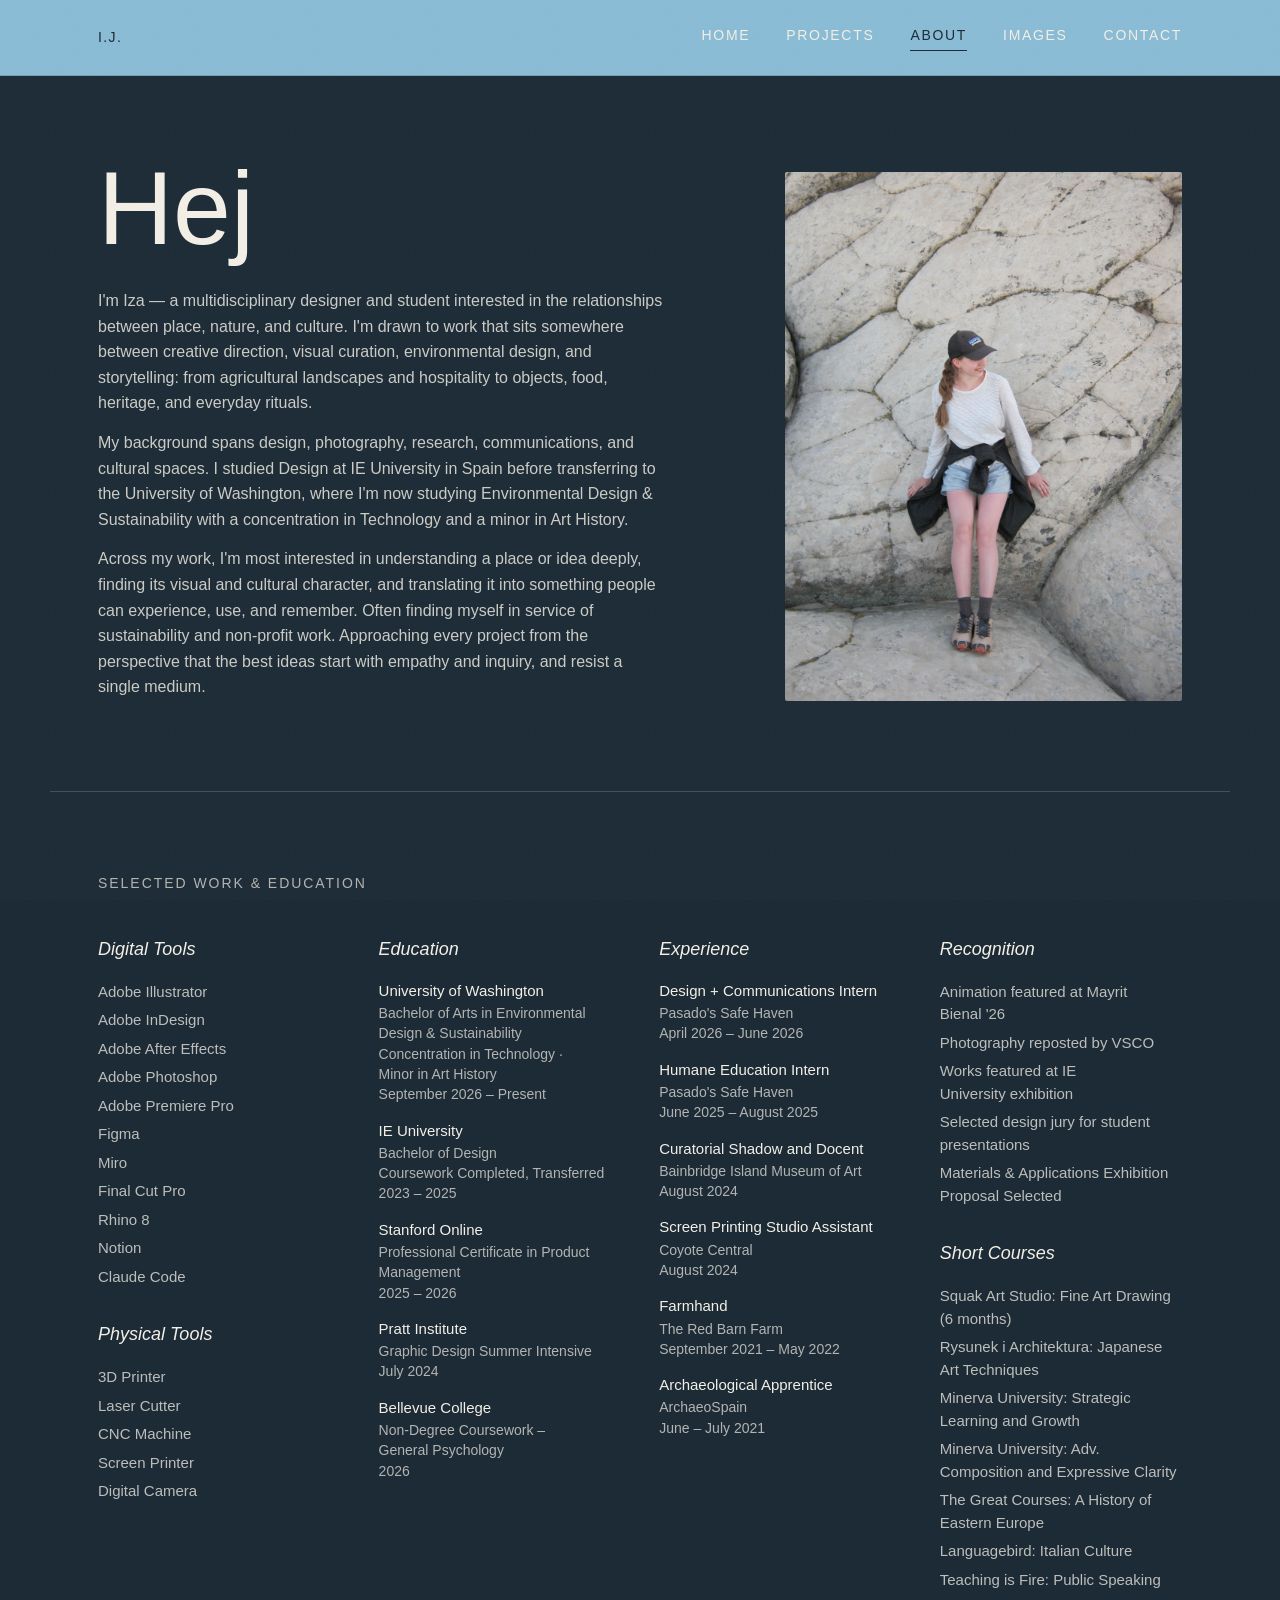
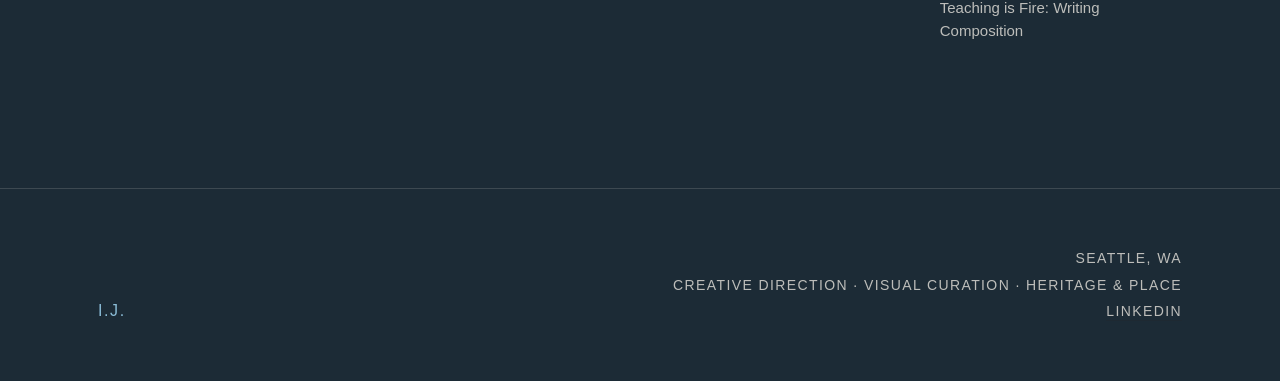
==== commit 9a7713bf: "Fix Edmund Szyc sketch crop, reorder projects, add to home, update footer motto - Edmund Szyc: the n" ====
--- a/about.html
+++ b/about.html
@@ -177,7 +177,7 @@
       <span class="footer-wordmark">I.J.</span>
       <div class="footer-meta">
         Seattle, WA<br>
-        Design · Environment · Objects · Images<br>
+        Creative Direction · Visual Curation · Heritage &amp; Place<br>
         <a href="https://www.linkedin.com/in/izabela-janczuk/" target="_blank" rel="noopener">LinkedIn</a>
       </div>
     </div>
--- a/styles.css
+++ b/styles.css
@@ -330,6 +330,7 @@
 .aura-a { background: radial-gradient(circle at 36% 32%, var(--pale-blue) 0%, var(--denim) 42%, transparent 72%); }
 .aura-b { background: radial-gradient(circle at 36% 32%, var(--accent-blue) 0%, var(--blue-deep) 42%, transparent 72%); }
 .aura-c { background: radial-gradient(circle at 36% 32%, var(--denim) 0%, var(--ink-blue) 42%, transparent 72%); }
+.aura-d { background: radial-gradient(circle at 36% 32%, var(--accent-blue) 0%, var(--ink-blue) 42%, transparent 72%); }
 @keyframes aura-pulse {
   0%, 100% { transform: scale(1); opacity: 0.62; }
   50% { transform: scale(1.06); opacity: 0.88; }
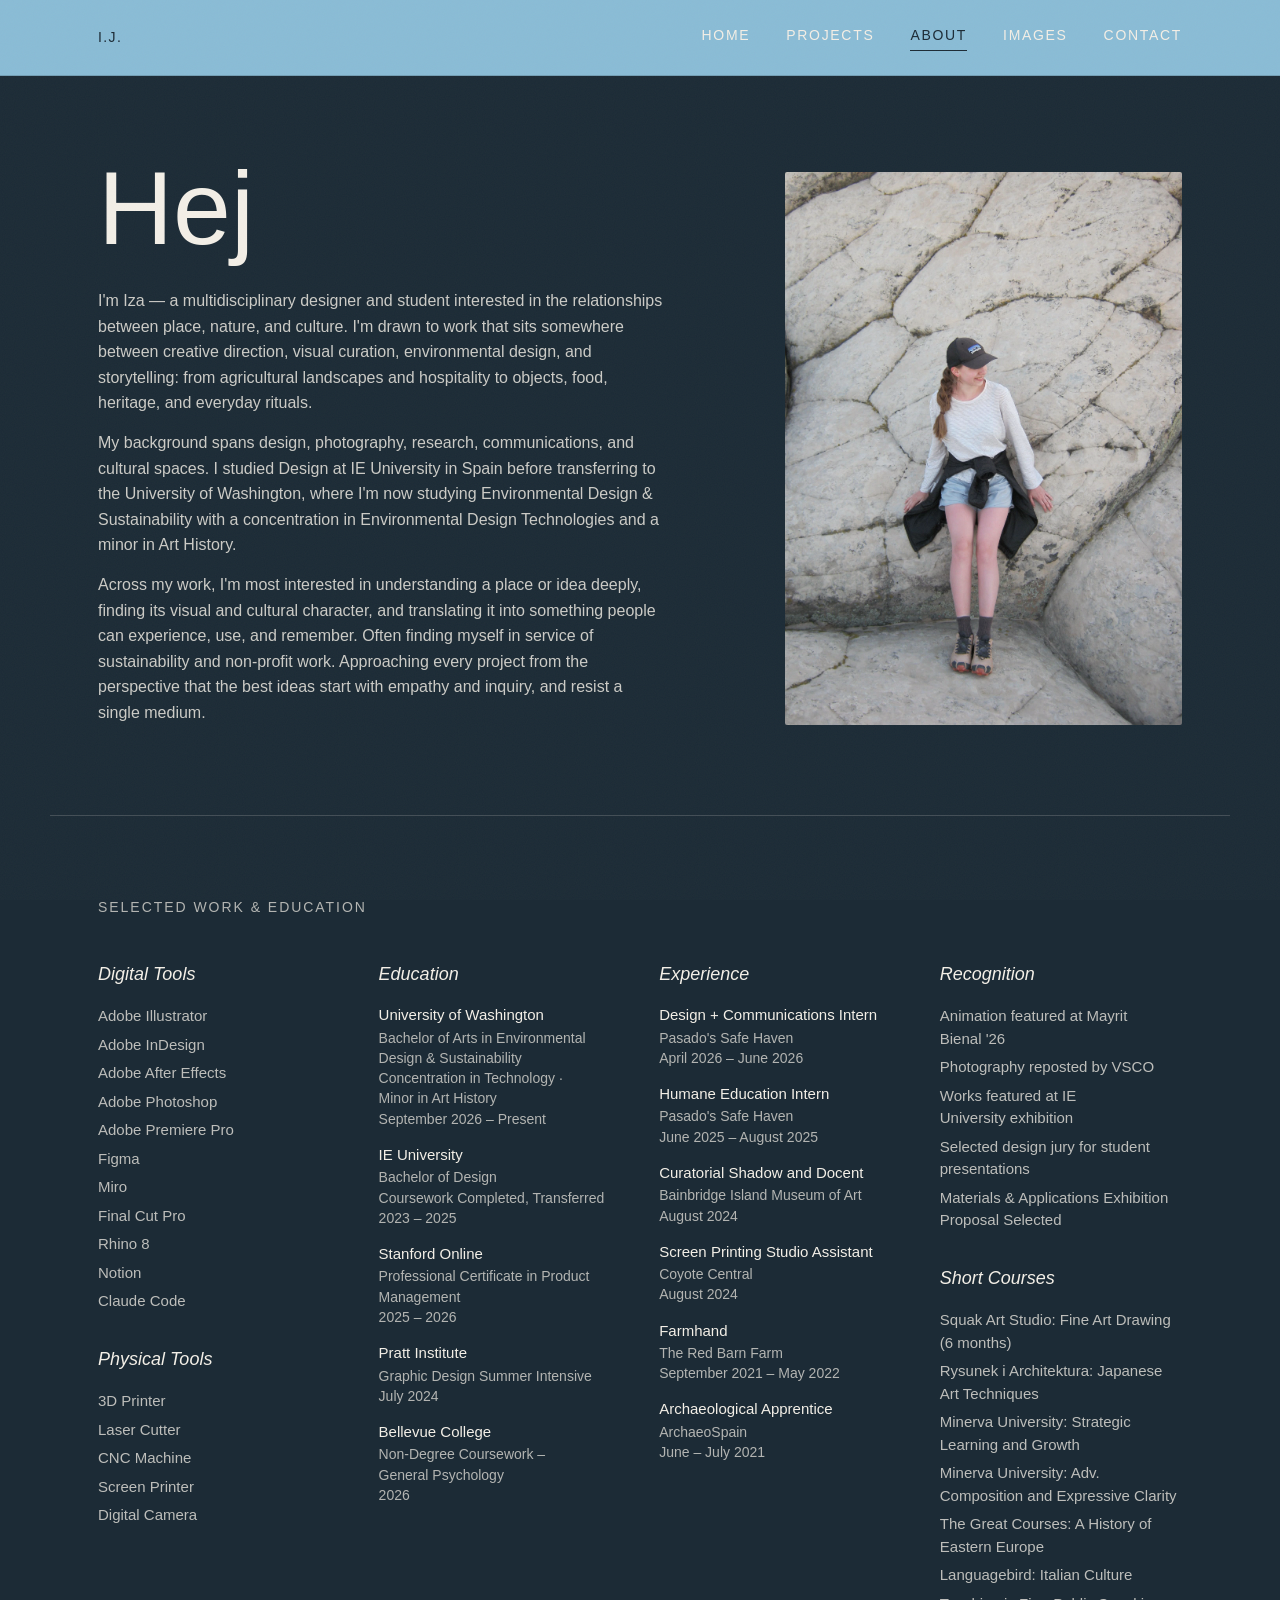
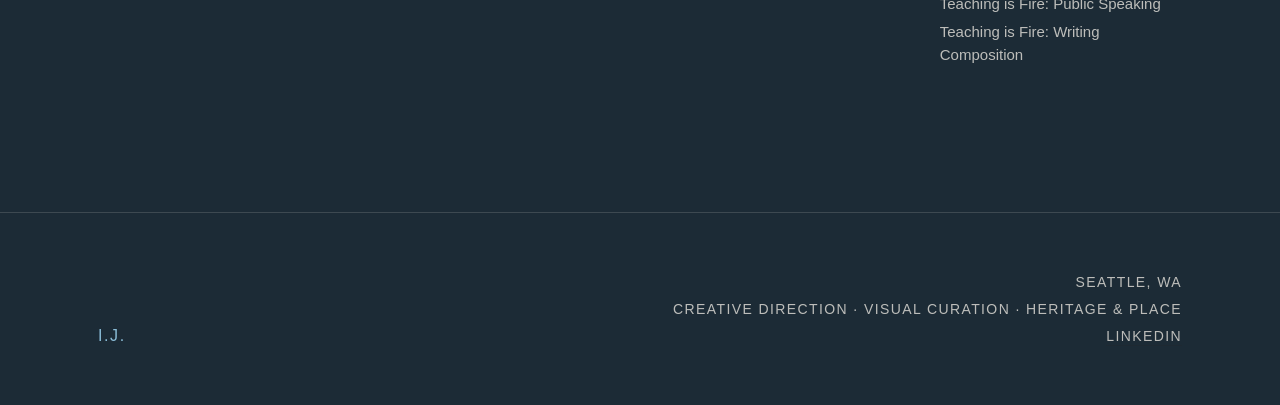
==== commit 174bb7aa: "About bio: update concentration to Environmental Design Technologies Co-Authored-By: Claude Sonnet 5" ====
--- a/about.html
+++ b/about.html
@@ -36,7 +36,7 @@
         <p class="about-greeting">Hej</p>
         <div class="about-bio-text">
           <p>I'm Iza — a multidisciplinary designer and student interested in the relationships between place, nature, and culture. I'm drawn to work that sits somewhere between creative direction, visual curation, environmental design, and storytelling: from agricultural landscapes and hospitality to objects, food, heritage, and everyday rituals.</p>
-          <p>My background spans design, photography, research, communications, and cultural spaces. I studied Design at IE University in Spain before transferring to the University of Washington, where I'm now studying Environmental Design &amp; Sustainability with a concentration in Technology and a minor in Art History.</p>
+          <p>My background spans design, photography, research, communications, and cultural spaces. I studied Design at IE University in Spain before transferring to the University of Washington, where I'm now studying Environmental Design &amp; Sustainability with a concentration in Environmental Design Technologies and a minor in Art History.</p>
           <p>Across my work, I'm most interested in understanding a place or idea deeply, finding its visual and cultural character, and translating it into something people can experience, use, and remember. Often finding myself in service of sustainability and non-profit work. Approaching every project from the perspective that the best ideas start with empathy and inquiry, and resist a single medium.</p>
         </div>
       </div>
--- a/styles.css
+++ b/styles.css
@@ -485,15 +485,22 @@
   gap: 20px; margin-top: 0;
 }
 
-/* Project cards: gradient thumbnails matching home entry visuals */
+/* Project cards: each project's real cover photo, with a blue gradient
+   wash on top at low opacity so the color throughline survives while
+   each card still shows its own photo/personality underneath */
 .project-card { position: relative; display: block; overflow: hidden; border-radius: 2px; }
-.project-card .thumb { aspect-ratio: 4/3; overflow: hidden; }
-.project-card .thumb img { display: none; }
-
-.project-card:nth-child(1) .thumb { background: linear-gradient(160deg, var(--pale-blue), var(--denim)); }
-.project-card:nth-child(2) .thumb { background: linear-gradient(160deg, var(--accent-blue), var(--blue-deep)); }
-.project-card:nth-child(3) .thumb { background: linear-gradient(160deg, var(--denim), var(--ink-blue)); }
-.project-card:nth-child(4) .thumb { background: linear-gradient(160deg, var(--accent-blue), var(--ink-blue)); }
+.project-card .thumb { aspect-ratio: 4/3; overflow: hidden; position: relative; }
+.project-card .thumb img {
+  width: 100%; height: 100%; object-fit: cover; display: block;
+  transition: transform 0.6s cubic-bezier(0.16,1,0.3,1);
+}
+.project-card:hover .thumb img { transform: scale(1.03); }
+.project-card .thumb::after { content: ""; position: absolute; inset: 0; opacity: 0.4; }
+
+.project-card:nth-child(1) .thumb::after { background: linear-gradient(160deg, var(--pale-blue), var(--denim)); }
+.project-card:nth-child(2) .thumb::after { background: linear-gradient(160deg, var(--accent-blue), var(--blue-deep)); }
+.project-card:nth-child(3) .thumb::after { background: linear-gradient(160deg, var(--denim), var(--ink-blue)); }
+.project-card:nth-child(4) .thumb::after { background: linear-gradient(160deg, var(--accent-blue), var(--ink-blue)); }
 
 .project-overlay {
   position: absolute; inset: 0;
